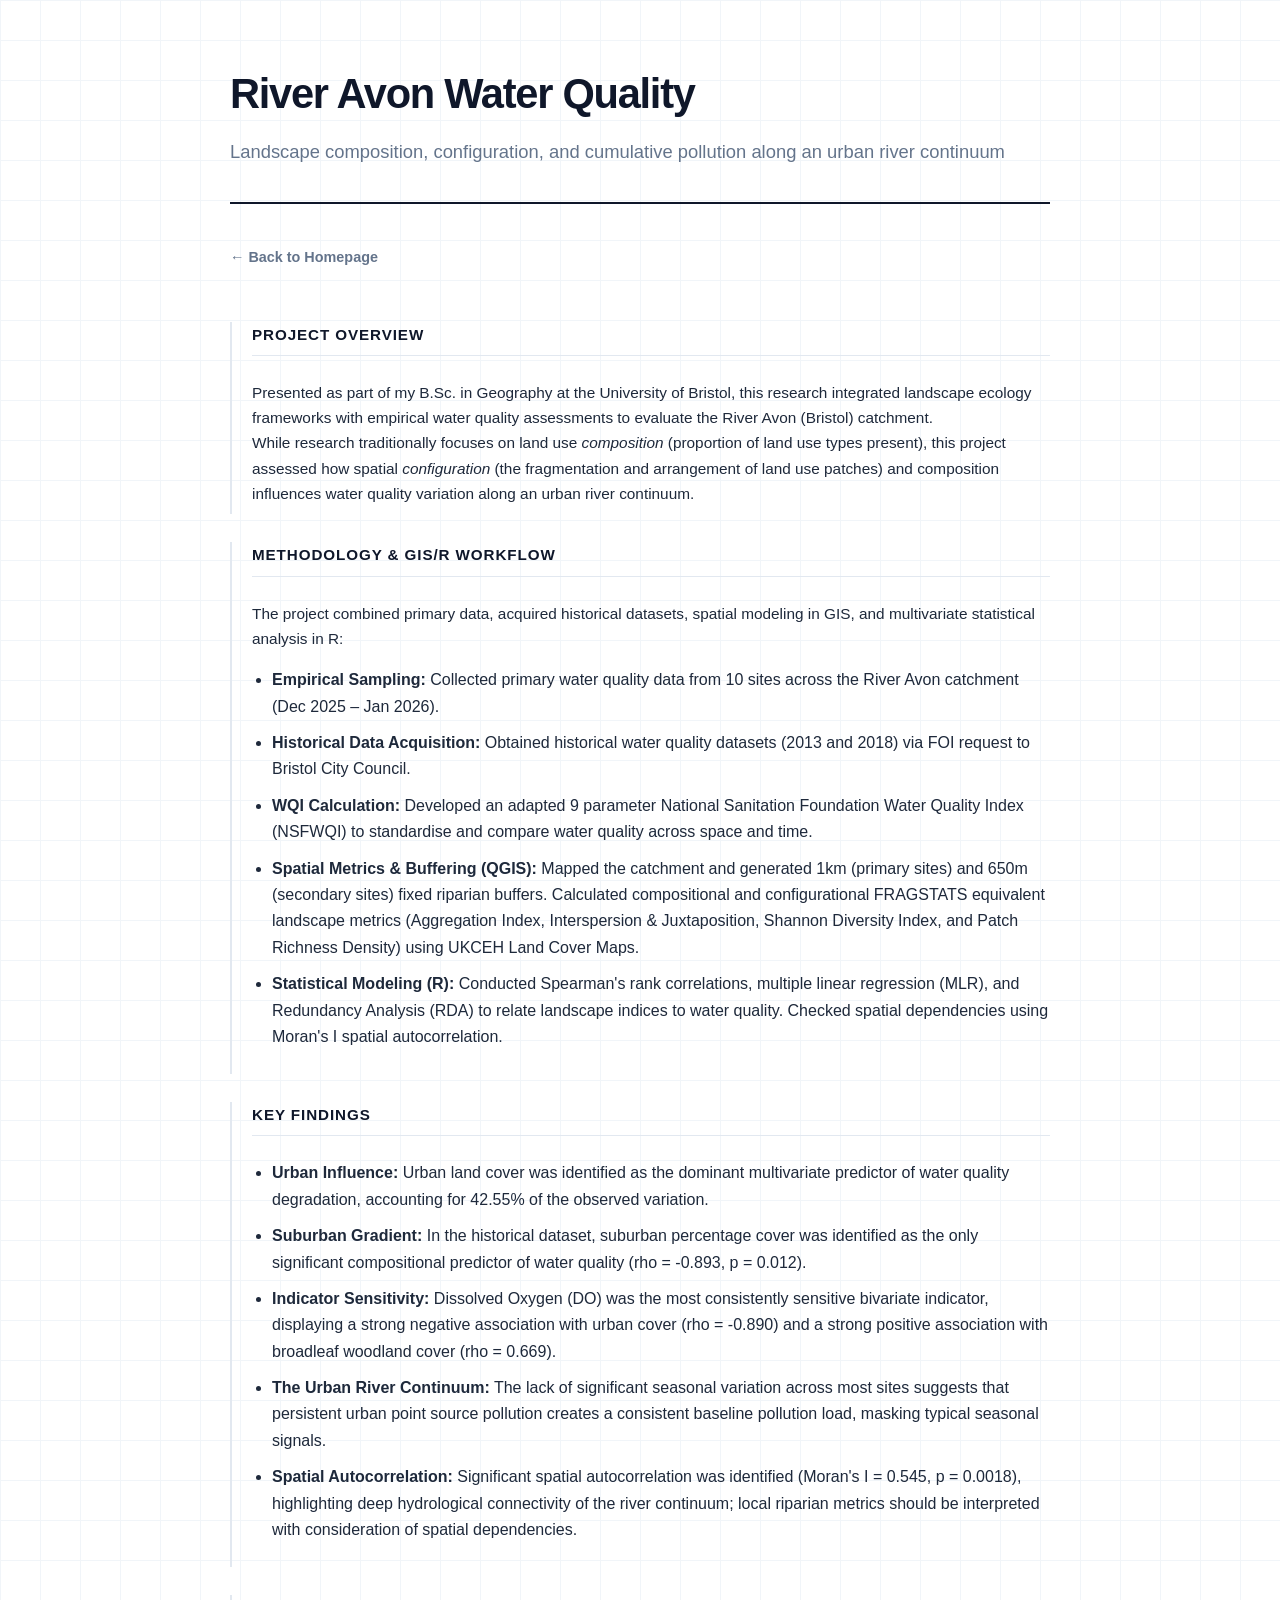
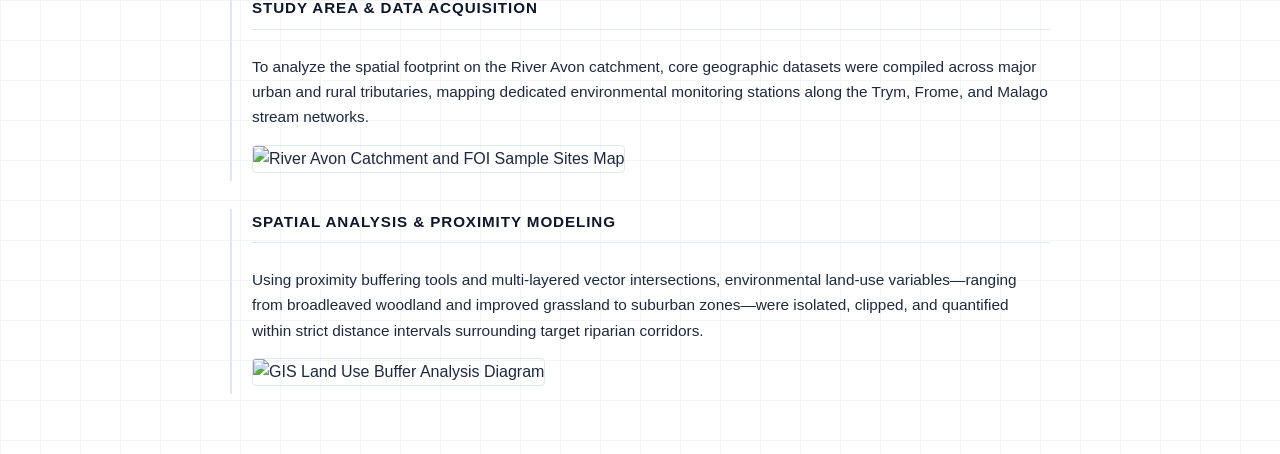
==== avon.html @ b1ed768f "Refactor HTML structure and improve content clarity" ====
<!DOCTYPE html>
<html lang="en">
<head>
    <meta charset="UTF-8">
    <meta name="viewport" content="width=device-width, initial-scale=1.0">
    <title>River Avon Water Quality | Kian Light</title>
    <link rel="stylesheet" href="style.css">
</head>
<body>

    <header>
        <h1>River Avon Water Quality</h1>
        <p class="subtitle">Landscape composition, configuration, and cumulative pollution along an urban river continuum</p>
    </header>

    <main>
        <p><a href="index.html">← Back to Homepage</a></p>

        <section class="project-card">
            <h2>Project Overview</h2>
            <p>
                Presented as part of my B.Sc. in Geography at the University of Bristol, this research integrated landscape ecology frameworks with empirical water quality assessments to evaluate the River Avon (Bristol) catchment. 
            </p>
            <p>
                While research traditionally focuses on land use <em>composition</em> (proportion of land use types present), this project assessed how spatial <em>configuration</em> (the fragmentation and arrangement of land use patches) and composition influences water quality variation along an urban river continuum.
            </p>
        </section>

        <section class="project-card">
            <h2>Methodology & GIS/R Workflow</h2>
            <p>
                The project combined primary data, acquired historical datasets, spatial modeling in GIS, and multivariate statistical analysis in R:
            </p>
            <ul>
                <li><strong>Empirical Sampling:</strong> Collected primary water quality data from 10 sites across the River Avon catchment (Dec 2025 – Jan 2026).</li>
                <li><strong>Historical Data Acquisition:</strong> Obtained historical water quality datasets (2013 and 2018) via FOI request to Bristol City Council.</li>
                <li><strong>WQI Calculation:</strong> Developed an adapted 9 parameter National Sanitation Foundation Water Quality Index (NSFWQI) to standardise and compare water quality across space and time.</li>
                <li><strong>Spatial Metrics & Buffering (QGIS):</strong> Mapped the catchment and generated 1km (primary sites) and 650m (secondary sites) fixed riparian buffers. Calculated compositional and configurational FRAGSTATS equivalent landscape metrics (Aggregation Index, Interspersion & Juxtaposition, Shannon Diversity Index, and Patch Richness Density) using UKCEH Land Cover Maps.</li>
                <li><strong>Statistical Modeling (R):</strong> Conducted Spearman's rank correlations, multiple linear regression (MLR), and Redundancy Analysis (RDA) to relate landscape indices to water quality. Checked spatial dependencies using Moran's I spatial autocorrelation.</li>
            </ul>
        </section>

        <section class="project-card">
            <h2>Key Findings</h2>
            <ul>
                <li><strong>Urban Influence:</strong> Urban land cover was identified as the dominant multivariate predictor of water quality degradation, accounting for 42.55% of the observed variation.</li>
                <li><strong>Suburban Gradient:</strong> In the historical dataset, suburban percentage cover was identified as the only significant compositional predictor of water quality (rho = -0.893, p = 0.012).</li>
                <li><strong>Indicator Sensitivity:</strong> Dissolved Oxygen (DO) was the most consistently sensitive bivariate indicator, displaying a strong negative association with urban cover (rho = -0.890) and a strong positive association with broadleaf woodland cover (rho = 0.669).</li>
                <li><strong>The Urban River Continuum:</strong> The lack of significant seasonal variation across most sites suggests that persistent urban point source pollution creates a consistent baseline pollution load, masking typical seasonal signals.</li>
                <li><strong>Spatial Autocorrelation:</strong> Significant spatial autocorrelation was identified (Moran's I = 0.545, p = 0.0018), highlighting deep hydrological connectivity of the river continuum; local riparian metrics should be interpreted with consideration of spatial dependencies.</li>
            </ul>
        </section>

        <section class="project-card">
            <h2>Study Area & Data Acquisition</h2>
            <p>To analyze the spatial footprint on the River Avon catchment, core geographic datasets were compiled across major urban and rural tributaries, mapping dedicated environmental monitoring stations along the Trym, Frome, and Malago stream networks.</p>
            
            <img src="images/FOISAMPLESITES.jpg" alt="River Avon Catchment and FOI Sample Sites Map" style="width: 100%; max-width: 750px; height: auto; margin-top: 15px; border-radius: 4px; border: 1px solid var(--border);">
        </section>

        <section class="project-card">
            <h2>Spatial Analysis & Proximity Modeling</h2>
            <p>Using proximity buffering tools and multi-layered vector intersections, environmental land-use variables—ranging from broadleaved woodland and improved grassland to suburban zones—were isolated, clipped, and quantified within strict distance intervals surrounding target riparian corridors.</p>
            
            <img src="images/bufferexample.jpg" alt="GIS Land Use Buffer Analysis Diagram" style="width: 100%; max-width: 750px; height: auto; margin-top: 15px; border-radius: 4px; border: 1px solid var(--border);">
        </section>

    </main>

</body>
</html>
---- style.css ----
/* --- Colours & Design Tokens --- */
:root {
    --primary: #0f172a;       /* Deep ink/slate */
    --accent: #0284c7;        /* Focused technical blue */
    --bg: #ffffff;            /* Clean white canvas */
    --surface: #f8fafc;       /* Subtle structure fill */
    --text-main: #1e293b;     /* Dark slate for body */
    --text-muted: #64748b;    /* Clean gray for secondary text */
    --border: #e2e8f0;        /* Fine-line structure border */
}

/* --- Base & Engineering Grid (Idea 1) --- */
body {
    font-family: -apple-system, BlinkMacSystemFont, "Segoe UI", Roboto, Helvetica, Arial, sans-serif;
    line-height: 1.65;
    color: var(--text-main);
    
    /* Technical 40px grid pattern overlay */
    background-color: var(--bg);
    background-image: 
        linear-gradient(to right, #f1f5f9 1px, transparent 1px),
        linear-gradient(to bottom, #f1f5f9 1px, transparent 1px);
    background-size: 40px 40px;
    
    max-width: 820px; 
    margin: 0 auto;
    padding: 60px 24px;
    -webkit-font-smoothing: antialiased;
}

/* --- Header --- */
header {
    background: transparent; 
    color: var(--primary);
    padding: 0 0 35px 0;
    text-align: left; 
    border-bottom: 2px solid var(--primary);
    margin-bottom: 40px;
}

header h1 {
    margin: 0;
    font-size: 2.6rem;
    font-weight: 800;
    letter-spacing: -0.03em;
}

header .subtitle {
    margin: 8px 0 0 0;
    font-size: 1.15rem;
    font-weight: 500;
    color: var(--text-muted);
}

/* Metadata formatting (Monospace data style) */
header p[style*="margin"] {
    font-family: ui-monospace, SFMono-Regular, Menlo, Monaco, Consolas, monospace !important;
    font-size: 0.85rem !important;
    color: var(--text-muted);
}

/* --- Header Links --- */
header a {
    color: var(--accent) !important; 
    text-decoration: underline;
    transition: color 0.15s ease;
}

header a:hover {
    color: var(--primary) !important;
}

/* --- Interactive Download Button --- */
.download-btn {
    display: inline-block;
    background-color: var(--primary);
    color: white !important; 
    padding: 10px 20px;
    margin-top: 16px;
    border-radius: 4px; 
    text-decoration: none !important;
    font-weight: 600;
    font-size: 0.9rem;
    transition: background-color 0.2s ease;
}

.download-btn:hover {
    background-color: var(--accent);
}

/* --- Live DevLog Map Legend Container (Idea 2) --- */
.devlog-banner, section[style*="background: #fff0f2"] {
    /* Clears inline overrides from old code */
    background: #fffbfa !important;
    border: 1px solid #fecdd3 !important;
    border-left: 4px solid #e11d48 !important; 
    padding: 24px !important;
    border-radius: 4px !important;
    margin-bottom: 40px !important;
}

/* --- Global Section Containers --- */
section, main section {
    background: transparent;
    padding: 0;
    border-radius: 0;
    margin-bottom: 48px;
    border: none;
}

h2 {
    color: var(--primary);
    font-size: 0.95rem;
    font-weight: 700;
    margin-top: 0;
    margin-bottom: 24px;
    text-transform: uppercase; 
    letter-spacing: 0.06em;
    border-bottom: 1px solid var(--border);
    padding-bottom: 8px;
}

/* --- Technical Skills Badges (Monospace Style) --- */
.skills-grid {
    display: flex;
    flex-wrap: wrap;
    gap: 8px;
    list-style: none;
    padding: 0;
    margin: 0;
}

.skills-grid li {
    background: var(--surface);
    color: var(--primary);
    font-family: ui-monospace, SFMono-Regular, Menlo, Monaco, Consolas, monospace;
    font-size: 0.82rem;
    padding: 6px 14px;
    border-radius: 4px;
    font-weight: 500;
    border: 1px solid var(--border);
    transition: all 0.15s ease;
}

.skills-grid li:hover {
    background-color: #ffffff;
    border-color: var(--accent);
    color: var(--accent);
}

/* --- Technical Border Accent Cards (Idea 4) --- */
.project-card {
    background: transparent;
    border-left: 2px solid var(--border); /* Simple structural vertical tracking line */
    padding: 0 0 8px 20px;
    margin: 28px 0 0 0;
    transition: border-left-color 0.2s ease;
}

.project-card:hover {
    border-left-color: var(--accent); /* Edge turns blue natively on hover */
}

.project-card h3 {
    margin: 0 0 6px 0;
    font-size: 1.2rem;
    font-weight: 600;
    letter-spacing: -0.01em;
}

.project-card h3 a {
    color: var(--primary);
    text-decoration: none;
}

.project-card h3 a:hover {
    color: var(--accent);
}

.project-card p {
    margin: 0;
    color: var(--text-main);
    font-size: 0.96rem;
}

/* --- Sub-page Timeline / Markdown Content Adjustments --- */
.timeline-item .timestamp {
    font-family: ui-monospace, SFMono-Regular, Menlo, Monaco, Consolas, monospace;
    font-size: 0.8rem;
}

ul:not(.skills-grid) {
    padding-left: 20px;
}

ul:not(.skills-grid) li {
    margin-bottom: 10px;
}

main a[href="index.html"] {
    display: inline-block;
    color: var(--text-muted);
    text-decoration: none;
    font-weight: 600;
    margin-bottom: 24px;
    font-size: 0.9rem;
}

main a[href="index.html"]:hover {
    color: var(--primary);
    text-decoration: underline;
}
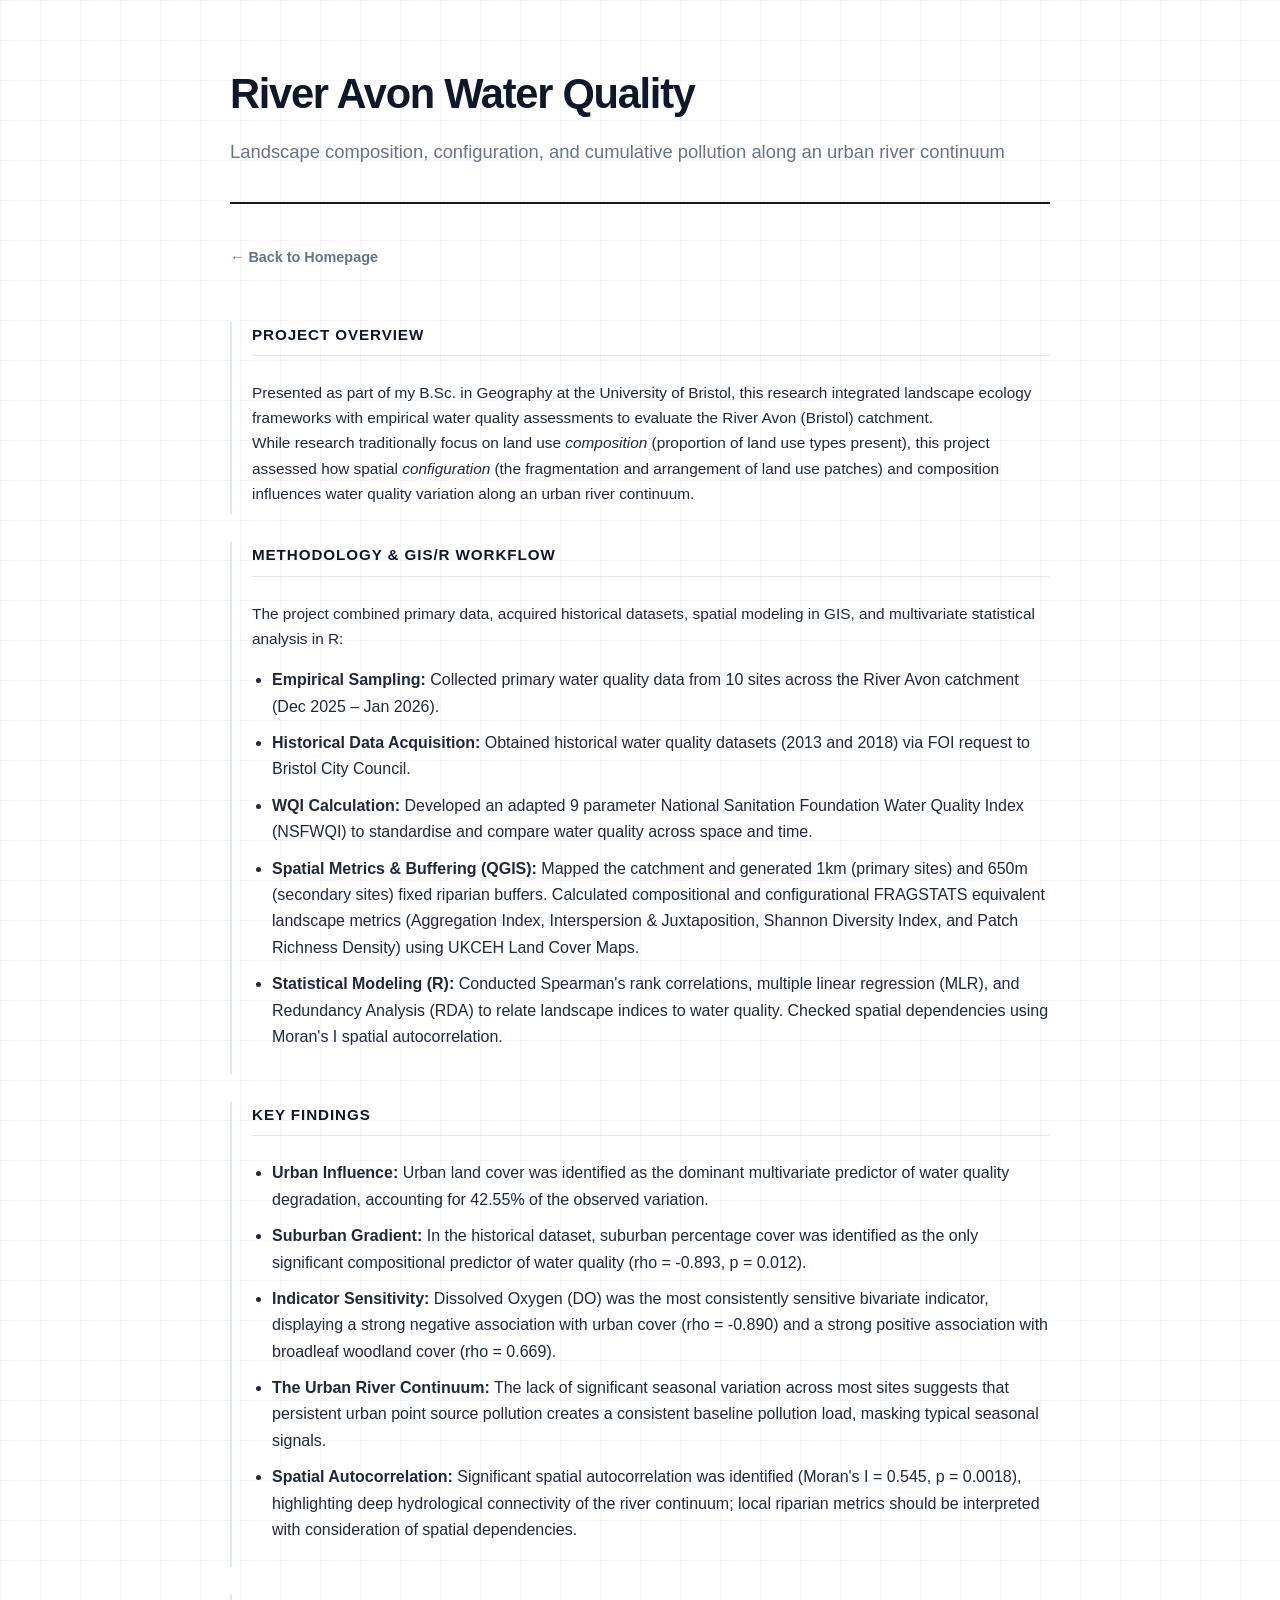
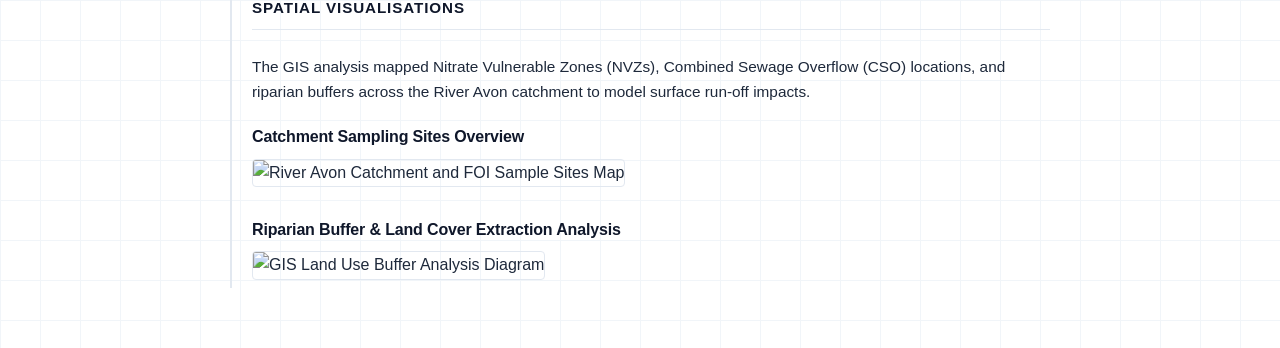
==== commit b71fad5a: "Remove leading './' from image source paths" ====
--- a/avon.html
+++ b/avon.html
@@ -22,7 +22,7 @@
                 Presented as part of my B.Sc. in Geography at the University of Bristol, this research integrated landscape ecology frameworks with empirical water quality assessments to evaluate the River Avon (Bristol) catchment. 
             </p>
             <p>
-                While research traditionally focuses on land use <em>composition</em> (proportion of land use types present), this project assessed how spatial <em>configuration</em> (the fragmentation and arrangement of land use patches) and composition influences water quality variation along an urban river continuum.
+                While research traditionally focus on land use <em>composition</em> (proportion of land use types present), this project assessed how spatial <em>configuration</em> (the fragmentation and arrangement of land use patches) and composition influences water quality variation along an urban river continuum.
             </p>
         </section>
 
@@ -52,17 +52,20 @@
         </section>
 
         <section class="project-card">
-            <h2>Study Area & Data Acquisition</h2>
-            <p>To analyze the spatial footprint on the River Avon catchment, core geographic datasets were compiled across major urban and rural tributaries, mapping dedicated environmental monitoring stations along the Trym, Frome, and Malago stream networks.</p>
+            <h2>Spatial Visualisations</h2>
+            <p>The GIS analysis mapped Nitrate Vulnerable Zones (NVZs), Combined Sewage Overflow (CSO) locations, and riparian buffers across the River Avon catchment to model surface run-off impacts.</p>
             
-            <img src="images/FOISAMPLESITES.jpg" alt="River Avon Catchment and FOI Sample Sites Map" style="width: 100%; max-width: 750px; height: auto; margin-top: 15px; border-radius: 4px; border: 1px solid var(--border);">
-        </section>
+            <div style="margin-top: 20px; display: flex; flex-direction: column; gap: 30px;">
+                <div>
+                    <h3 style="font-size: 1rem; margin-bottom: 8px; color: var(--primary);">Catchment Sampling Sites Overview</h3>
+                    <img src="FOISAMPLESITES.jpg" alt="River Avon Catchment and FOI Sample Sites Map" style="width: 100%; max-width: 750px; height: auto; border-radius: 4px; border: 1px solid var(--border);">
+                </div>
 
-        <section class="project-card">
-            <h2>Spatial Analysis & Proximity Modeling</h2>
-            <p>Using proximity buffering tools and multi-layered vector intersections, environmental land-use variables—ranging from broadleaved woodland and improved grassland to suburban zones—were isolated, clipped, and quantified within strict distance intervals surrounding target riparian corridors.</p>
-            
-            <img src="images/bufferexample.jpg" alt="GIS Land Use Buffer Analysis Diagram" style="width: 100%; max-width: 750px; height: auto; margin-top: 15px; border-radius: 4px; border: 1px solid var(--border);">
+                <div>
+                    <h3 style="font-size: 1rem; margin-bottom: 8px; color: var(--primary);">Riparian Buffer & Land Cover Extraction Analysis</h3>
+                    <img src="bufferexample.jpg" alt="GIS Land Use Buffer Analysis Diagram" style="width: 100%; max-width: 750px; height: auto; border-radius: 4px; border: 1px solid var(--border);">
+                </div>
+            </div>
         </section>
 
     </main>
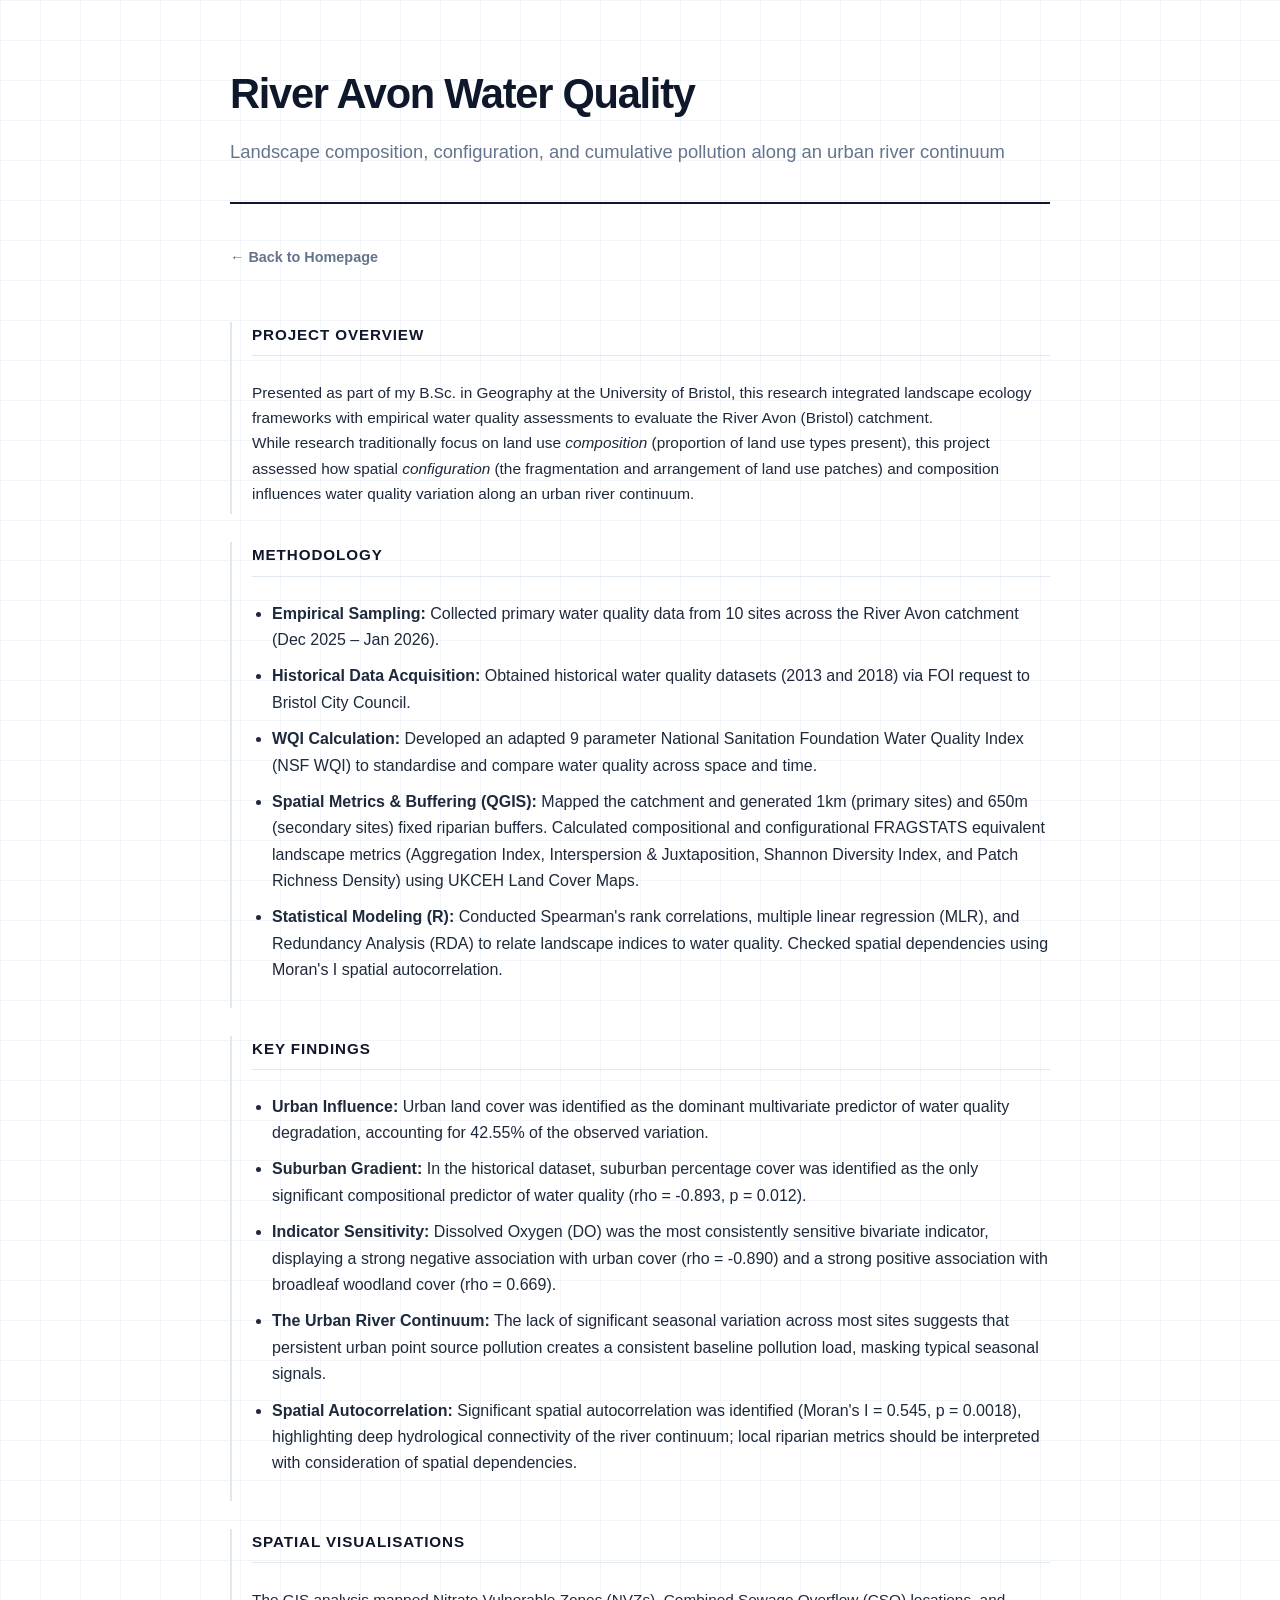
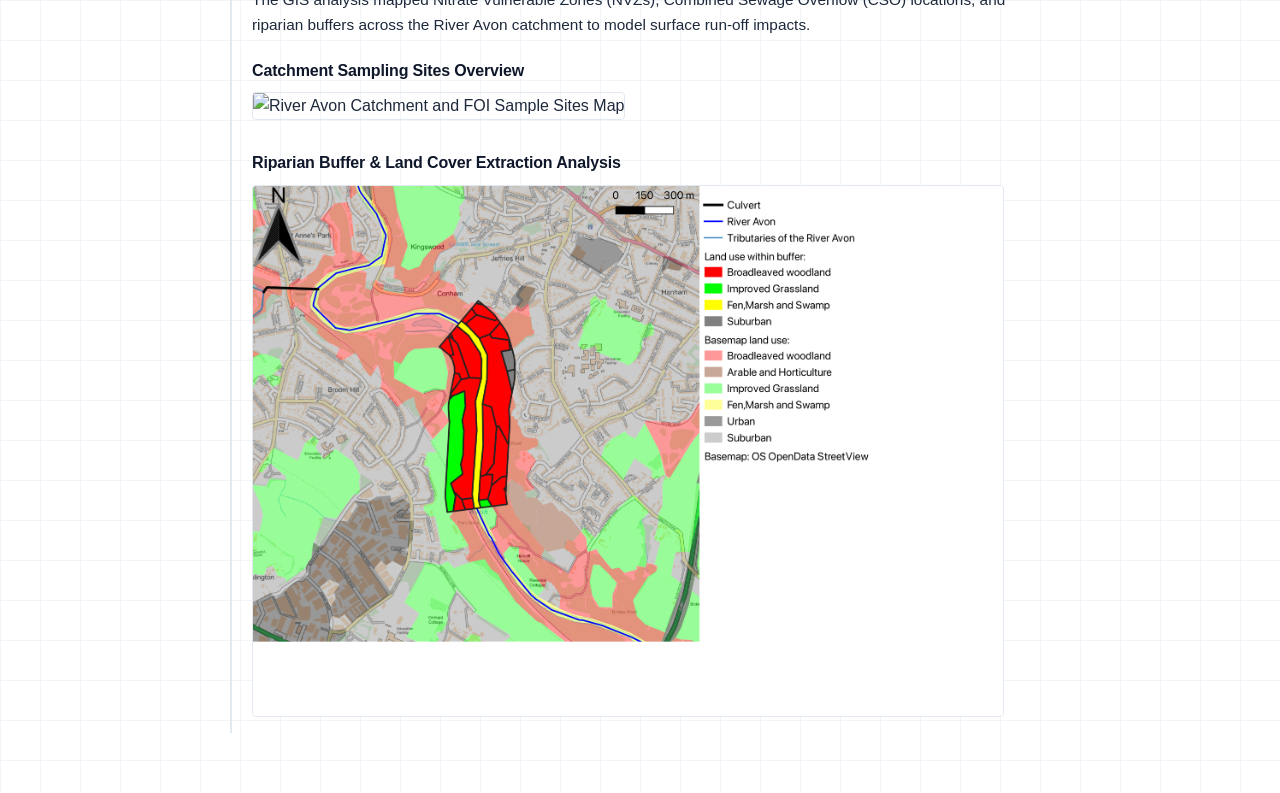
==== commit 2fbdae6a: "Update avon.html" ====
--- a/avon.html
+++ b/avon.html
@@ -27,14 +27,12 @@
         </section>
 
         <section class="project-card">
-            <h2>Methodology & GIS/R Workflow</h2>
-            <p>
-                The project combined primary data, acquired historical datasets, spatial modeling in GIS, and multivariate statistical analysis in R:
-            </p>
+            <h2>Methodology</h2>
+           
             <ul>
                 <li><strong>Empirical Sampling:</strong> Collected primary water quality data from 10 sites across the River Avon catchment (Dec 2025 – Jan 2026).</li>
                 <li><strong>Historical Data Acquisition:</strong> Obtained historical water quality datasets (2013 and 2018) via FOI request to Bristol City Council.</li>
-                <li><strong>WQI Calculation:</strong> Developed an adapted 9 parameter National Sanitation Foundation Water Quality Index (NSFWQI) to standardise and compare water quality across space and time.</li>
+                <li><strong>WQI Calculation:</strong> Developed an adapted 9 parameter National Sanitation Foundation Water Quality Index (NSF WQI) to standardise and compare water quality across space and time.</li>
                 <li><strong>Spatial Metrics & Buffering (QGIS):</strong> Mapped the catchment and generated 1km (primary sites) and 650m (secondary sites) fixed riparian buffers. Calculated compositional and configurational FRAGSTATS equivalent landscape metrics (Aggregation Index, Interspersion & Juxtaposition, Shannon Diversity Index, and Patch Richness Density) using UKCEH Land Cover Maps.</li>
                 <li><strong>Statistical Modeling (R):</strong> Conducted Spearman's rank correlations, multiple linear regression (MLR), and Redundancy Analysis (RDA) to relate landscape indices to water quality. Checked spatial dependencies using Moran's I spatial autocorrelation.</li>
             </ul>
@@ -58,12 +56,12 @@
             <div style="margin-top: 20px; display: flex; flex-direction: column; gap: 30px;">
                 <div>
                     <h3 style="font-size: 1rem; margin-bottom: 8px; color: var(--primary);">Catchment Sampling Sites Overview</h3>
-                    <img src="FOISAMPLESITES.jpg" alt="River Avon Catchment and FOI Sample Sites Map" style="width: 100%; max-width: 750px; height: auto; border-radius: 4px; border: 1px solid var(--border);">
+                    <img src="FOISAMPLESITES.png" alt="River Avon Catchment and FOI Sample Sites Map" style="width: 100%; max-width: 750px; height: auto; border-radius: 4px; border: 1px solid var(--border);">
                 </div>
 
                 <div>
                     <h3 style="font-size: 1rem; margin-bottom: 8px; color: var(--primary);">Riparian Buffer & Land Cover Extraction Analysis</h3>
-                    <img src="bufferexample.jpg" alt="GIS Land Use Buffer Analysis Diagram" style="width: 100%; max-width: 750px; height: auto; border-radius: 4px; border: 1px solid var(--border);">
+                    <img src="bufferexample.png" alt="GIS Land Use Buffer Analysis Diagram" style="width: 100%; max-width: 750px; height: auto; border-radius: 4px; border: 1px solid var(--border);">
                 </div>
             </div>
         </section>
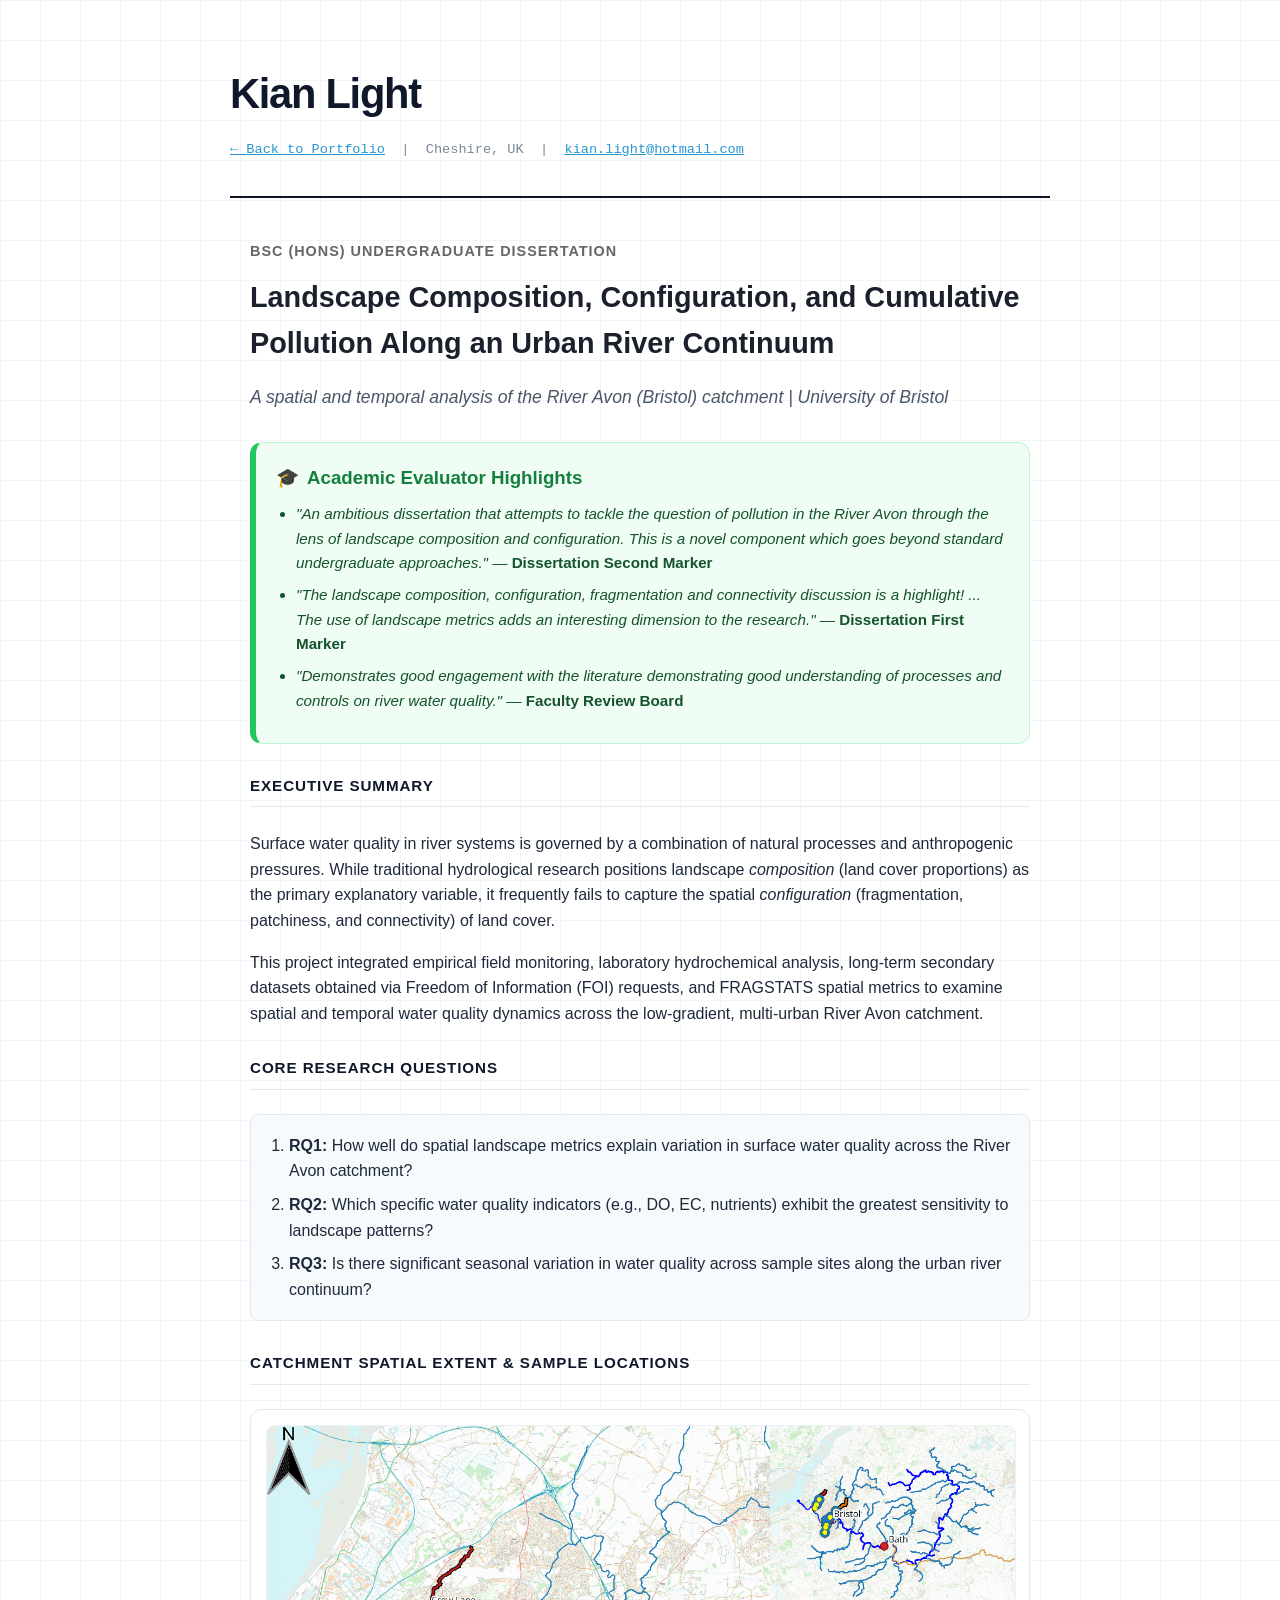
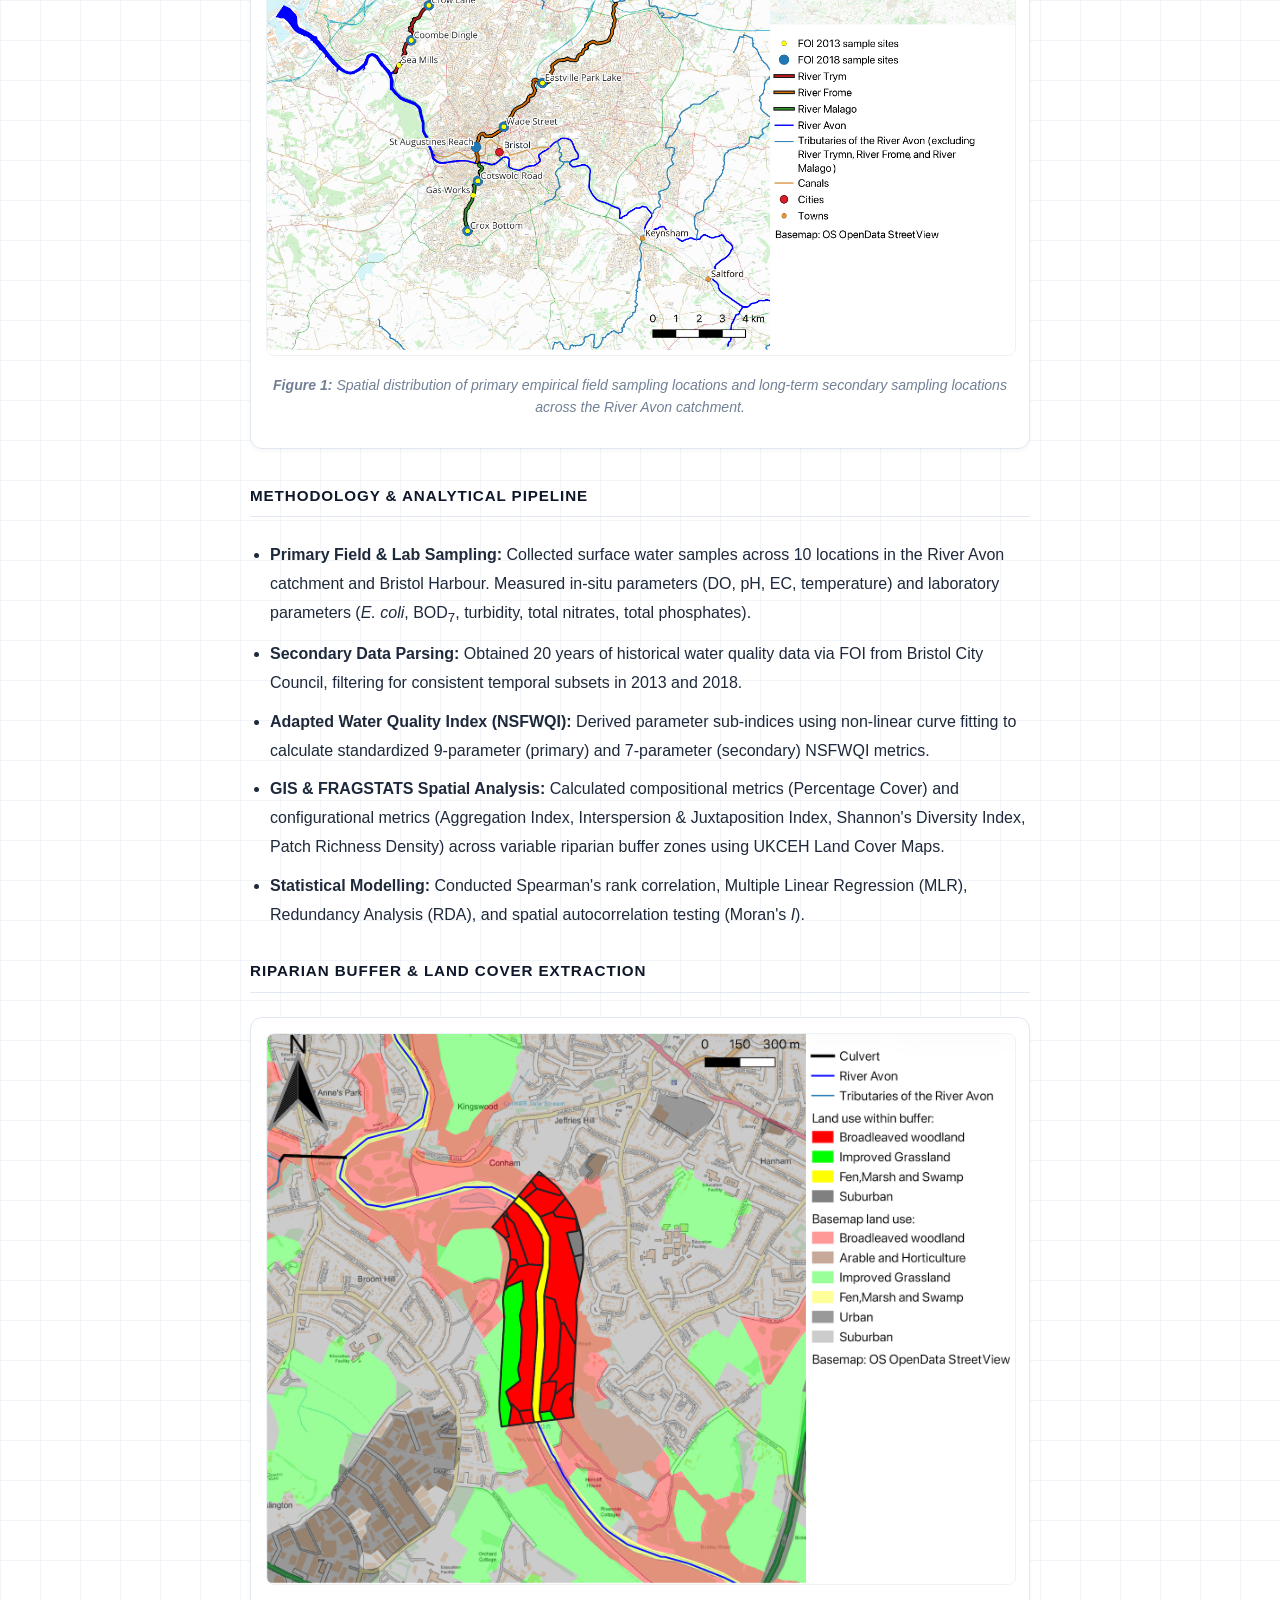
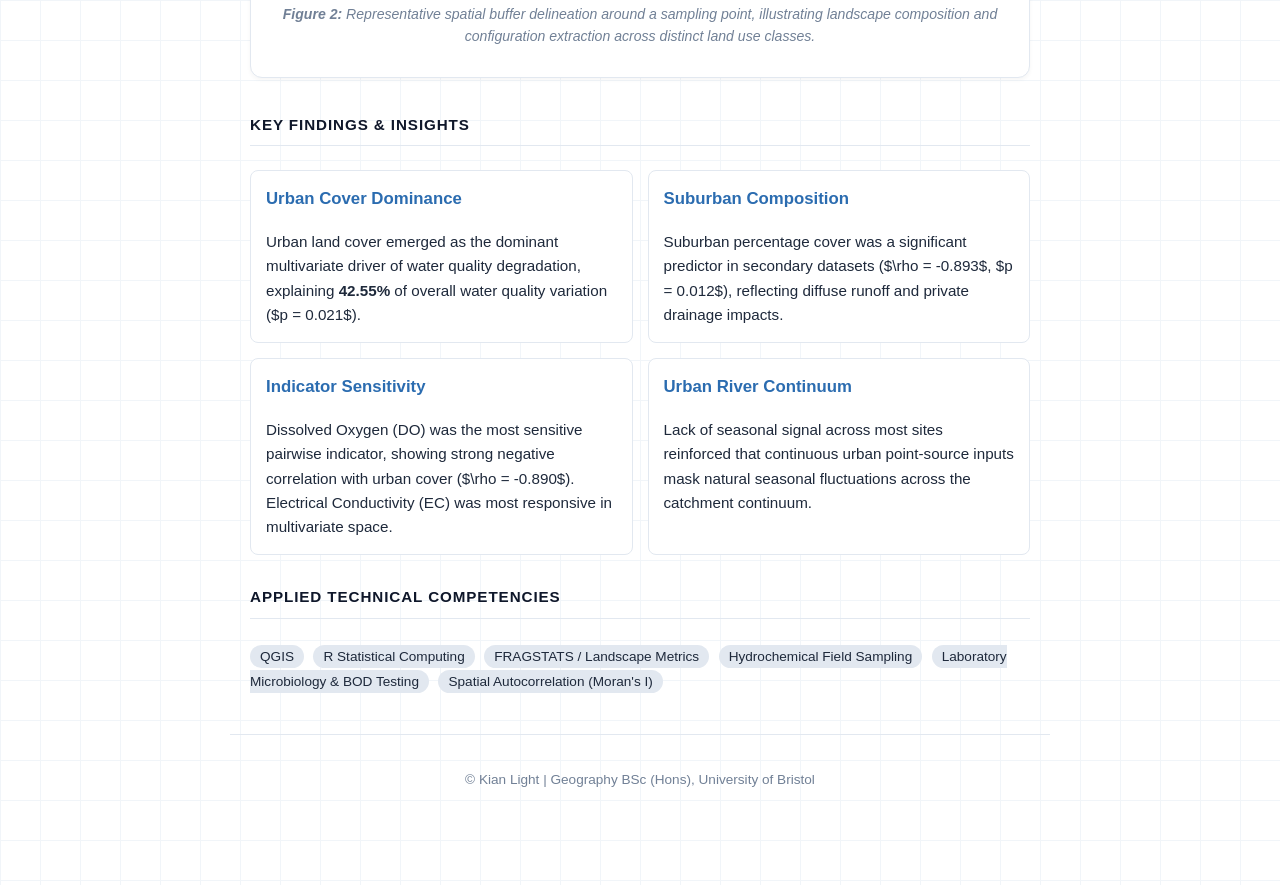
==== commit 554a5668: "Add avon.html for River Avon Water Quality Assessment This file contains the complete HTML structure" ====
--- a/avon.html
+++ b/avon.html
@@ -3,70 +3,138 @@
 <head>
     <meta charset="UTF-8">
     <meta name="viewport" content="width=device-width, initial-scale=1.0">
-    <title>River Avon Water Quality | Kian Light</title>
+    <title>River Avon Water Quality Assessment | Kian Light</title>
     <link rel="stylesheet" href="style.css">
 </head>
 <body>
 
     <header>
-        <h1>River Avon Water Quality</h1>
-        <p class="subtitle">Landscape composition, configuration, and cumulative pollution along an urban river continuum</p>
+        <h1>Kian Light</h1>
+        <p style="margin: 10px 0 0 0; font-size: 0.95rem; opacity: 0.85;">
+            <a href="index.html" style="color: white; text-decoration: underline;">← Back to Portfolio</a> &nbsp;|&nbsp; 
+            Cheshire, UK &nbsp;|&nbsp; 
+            <a href="mailto:kian.light@hotmail.com" style="color: white; text-decoration: underline;">kian.light@hotmail.com</a>
+        </p>
     </header>
 
-    <main>
-        <p><a href="index.html">← Back to Homepage</a></p>
+    <main style="max-width: 900px; margin: 30px auto; padding: 0 20px; line-height: 1.6;">
 
-        <section class="project-card">
-            <h2>Project Overview</h2>
-            <p>
-                Presented as part of my B.Sc. in Geography at the University of Bristol, this research integrated landscape ecology frameworks with empirical water quality assessments to evaluate the River Avon (Bristol) catchment. 
-            </p>
-            <p>
-                While research traditionally focus on land use <em>composition</em> (proportion of land use types present), this project assessed how spatial <em>configuration</em> (the fragmentation and arrangement of land use patches) and composition influences water quality variation along an urban river continuum.
+        <section id="project-header" style="margin-bottom: 30px;">
+            <span style="font-size: 0.9rem; text-transform: uppercase; letter-spacing: 1px; color: #666; font-weight: bold;">BSc (Hons) Undergraduate Dissertation</span>
+            <h1 style="margin: 10px 0; font-size: 1.8rem; color: #1a202c;">Landscape Composition, Configuration, and Cumulative Pollution Along an Urban River Continuum</h1>
+            <p style="font-size: 1.1rem; color: #4a5568; font-style: italic;">
+                A spatial and temporal analysis of the River Avon (Bristol) catchment | University of Bristol
             </p>
         </section>
 
-        <section class="project-card">
-            <h2>Methodology</h2>
-           
-            <ul>
-                <li><strong>Empirical Sampling:</strong> Collected primary water quality data from 10 sites across the River Avon catchment (Dec 2025 – Jan 2026).</li>
-                <li><strong>Historical Data Acquisition:</strong> Obtained historical water quality datasets (2013 and 2018) via FOI request to Bristol City Council.</li>
-                <li><strong>WQI Calculation:</strong> Developed an adapted 9 parameter National Sanitation Foundation Water Quality Index (NSF WQI) to standardise and compare water quality across space and time.</li>
-                <li><strong>Spatial Metrics & Buffering (QGIS):</strong> Mapped the catchment and generated 1km (primary sites) and 650m (secondary sites) fixed riparian buffers. Calculated compositional and configurational FRAGSTATS equivalent landscape metrics (Aggregation Index, Interspersion & Juxtaposition, Shannon Diversity Index, and Patch Richness Density) using UKCEH Land Cover Maps.</li>
-                <li><strong>Statistical Modeling (R):</strong> Conducted Spearman's rank correlations, multiple linear regression (MLR), and Redundancy Analysis (RDA) to relate landscape indices to water quality. Checked spatial dependencies using Moran's I spatial autocorrelation.</li>
+        <section style="background: #f0fdf4; border: 1px solid #bbf7d0; border-left: 6px solid #22c55e; padding: 20px; border-radius: 12px; margin-bottom: 30px;">
+            <h3 style="margin: 0 0 10px 0; color: #15803d; display: flex; align-items: center; gap: 8px;">
+                <span>🎓</span> Academic Evaluator Highlights
+            </h3>
+            <ul style="margin: 0; padding-left: 20px; color: #14532d; font-size: 0.95rem;">
+                <li style="margin-bottom: 8px;">
+                    <em>"An ambitious dissertation that attempts to tackle the question of pollution in the River Avon through the lens of landscape composition and configuration. This is a novel component which goes beyond standard undergraduate approaches."</em> — <strong>Dissertation Second Marker</strong>
+                </li>
+                <li style="margin-bottom: 8px;">
+                    <em>"The landscape composition, configuration, fragmentation and connectivity discussion is a highlight! ... The use of landscape metrics adds an interesting dimension to the research."</em> — <strong>Dissertation First Marker</strong>
+                </li>
+                <li>
+                    <em>"Demonstrates good engagement with the literature demonstrating good understanding of processes and controls on river water quality."</em> — <strong>Faculty Review Board</strong>
+                </li>
             </ul>
         </section>
 
-        <section class="project-card">
-            <h2>Key Findings</h2>
-            <ul>
-                <li><strong>Urban Influence:</strong> Urban land cover was identified as the dominant multivariate predictor of water quality degradation, accounting for 42.55% of the observed variation.</li>
-                <li><strong>Suburban Gradient:</strong> In the historical dataset, suburban percentage cover was identified as the only significant compositional predictor of water quality (rho = -0.893, p = 0.012).</li>
-                <li><strong>Indicator Sensitivity:</strong> Dissolved Oxygen (DO) was the most consistently sensitive bivariate indicator, displaying a strong negative association with urban cover (rho = -0.890) and a strong positive association with broadleaf woodland cover (rho = 0.669).</li>
-                <li><strong>The Urban River Continuum:</strong> The lack of significant seasonal variation across most sites suggests that persistent urban point source pollution creates a consistent baseline pollution load, masking typical seasonal signals.</li>
-                <li><strong>Spatial Autocorrelation:</strong> Significant spatial autocorrelation was identified (Moran's I = 0.545, p = 0.0018), highlighting deep hydrological connectivity of the river continuum; local riparian metrics should be interpreted with consideration of spatial dependencies.</li>
+        <section style="margin-bottom: 30px;">
+            <h2>Executive Summary</h2>
+            <p>
+                Surface water quality in river systems is governed by a combination of natural processes and anthropogenic pressures. While traditional hydrological research positions landscape <em>composition</em> (land cover proportions) as the primary explanatory variable, it frequently fails to capture the spatial <em>configuration</em> (fragmentation, patchiness, and connectivity) of land cover.
+            </p>
+            <p>
+                This project integrated empirical field monitoring, laboratory hydrochemical analysis, long-term secondary datasets obtained via Freedom of Information (FOI) requests, and FRAGSTATS spatial metrics to examine spatial and temporal water quality dynamics across the low-gradient, multi-urban River Avon catchment.
+            </p>
+        </section>
+
+        <section style="margin-bottom: 30px;">
+            <h2>Core Research Questions</h2>
+            <div style="background: #f7fafc; padding: 18px; border-radius: 8px; border: 1px solid #e2e8f0;">
+                <ol style="margin: 0; padding-left: 20px;">
+                    <li style="margin-bottom: 8px;"><strong>RQ1:</strong> How well do spatial landscape metrics explain variation in surface water quality across the River Avon catchment?</li>
+                    <li style="margin-bottom: 8px;"><strong>RQ2:</strong> Which specific water quality indicators (e.g., DO, EC, nutrients) exhibit the greatest sensitivity to landscape patterns?</li>
+                    <li><strong>RQ3:</strong> Is there significant seasonal variation in water quality across sample sites along the urban river continuum?</li>
+                </ol>
+            </div>
+        </section>
+
+        <section style="margin-bottom: 35px;">
+            <h2>Catchment Spatial Extent & Sample Locations</h2>
+            <div style="background: #fff; border: 1px solid #e2e8f0; border-radius: 12px; padding: 15px; text-align: center; box-shadow: 0 2px 4px rgba(0,0,0,0.04);">
+                <img src="sample_sites_diss.png" alt="Map showing primary and secondary water quality sampling sites across the River Avon catchment" style="max-width: 100%; height: auto; border-radius: 8px; border: 1px solid #edf2f7;">
+                <p style="margin-top: 10px; font-size: 0.88rem; color: #718096; font-style: italic;">
+                    <strong>Figure 1:</strong> Spatial distribution of primary empirical field sampling locations and long-term secondary sampling locations across the River Avon catchment.
+                </p>
+            </div>
+        </section>
+
+        <section style="margin-bottom: 30px;">
+            <h2>Methodology & Analytical Pipeline</h2>
+            <ul style="line-height: 1.8;">
+                <li><strong>Primary Field & Lab Sampling:</strong> Collected surface water samples across 10 locations in the River Avon catchment and Bristol Harbour. Measured in-situ parameters (DO, pH, EC, temperature) and laboratory parameters (<em>E. coli</em>, BOD<sub>7</sub>, turbidity, total nitrates, total phosphates).</li>
+                <li><strong>Secondary Data Parsing:</strong> Obtained 20 years of historical water quality data via FOI from Bristol City Council, filtering for consistent temporal subsets in 2013 and 2018.</li>
+                <li><strong>Adapted Water Quality Index (NSFWQI):</strong> Derived parameter sub-indices using non-linear curve fitting to calculate standardized 9-parameter (primary) and 7-parameter (secondary) NSFWQI metrics.</li>
+                <li><strong>GIS & FRAGSTATS Spatial Analysis:</strong> Calculated compositional metrics (Percentage Cover) and configurational metrics (Aggregation Index, Interspersion & Juxtaposition Index, Shannon's Diversity Index, Patch Richness Density) across variable riparian buffer zones using UKCEH Land Cover Maps.</li>
+                <li><strong>Statistical Modelling:</strong> Conducted Spearman's rank correlation, Multiple Linear Regression (MLR), Redundancy Analysis (RDA), and spatial autocorrelation testing (Moran's <em>I</em>).</li>
             </ul>
         </section>
 
-        <section class="project-card">
-            <h2>Spatial Visualisations</h2>
-            <p>The GIS analysis mapped Nitrate Vulnerable Zones (NVZs), Combined Sewage Overflow (CSO) locations, and riparian buffers across the River Avon catchment to model surface run-off impacts.</p>
-            
-            <div style="margin-top: 20px; display: flex; flex-direction: column; gap: 30px;">
-                <div>
-                    <h3 style="font-size: 1rem; margin-bottom: 8px; color: var(--primary);">Catchment Sampling Sites Overview</h3>
-                    <img src="FOISAMPLESITES.png" alt="River Avon Catchment and FOI Sample Sites Map" style="width: 100%; max-width: 750px; height: auto; border-radius: 4px; border: 1px solid var(--border);">
+        <section style="margin-bottom: 35px;">
+            <h2>Riparian Buffer & Land Cover Extraction</h2>
+            <div style="background: #fff; border: 1px solid #e2e8f0; border-radius: 12px; padding: 15px; text-align: center; box-shadow: 0 2px 4px rgba(0,0,0,0.04);">
+                <img src="buffer_example.png" alt="Example of spatial buffer zone and surrounding land use metrics extraction" style="max-width: 100%; height: auto; border-radius: 8px; border: 1px solid #edf2f7;">
+                <p style="margin-top: 10px; font-size: 0.88rem; color: #718096; font-style: italic;">
+                    <strong>Figure 2:</strong> Representative spatial buffer delineation around a sampling point, illustrating landscape composition and configuration extraction across distinct land use classes.
+                </p>
+            </div>
+        </section>
+
+        <section style="margin-bottom: 30px;">
+            <h2>Key Findings & Insights</h2>
+            <div style="display: grid; grid-template-columns: repeat(auto-fit, minmax(260px, 1fr)); gap: 15px; margin-top: 15px;">
+                <div style="border: 1px solid #e2e8f0; padding: 15px; border-radius: 8px; background: #fff;">
+                    <h3 style="margin-top: 0; font-size: 1.05rem; color: #2b6cb0;">Urban Cover Dominance</h3>
+                    <p style="font-size: 0.95rem; margin-bottom: 0;">Urban land cover emerged as the dominant multivariate driver of water quality degradation, explaining <strong>42.55%</strong> of overall water quality variation ($p = 0.021$).</p>
                 </div>
-
-                <div>
-                    <h3 style="font-size: 1rem; margin-bottom: 8px; color: var(--primary);">Riparian Buffer & Land Cover Extraction Analysis</h3>
-                    <img src="bufferexample.png" alt="GIS Land Use Buffer Analysis Diagram" style="width: 100%; max-width: 750px; height: auto; border-radius: 4px; border: 1px solid var(--border);">
+                <div style="border: 1px solid #e2e8f0; padding: 15px; border-radius: 8px; background: #fff;">
+                    <h3 style="margin-top: 0; font-size: 1.05rem; color: #2b6cb0;">Suburban Composition</h3>
+                    <p style="font-size: 0.95rem; margin-bottom: 0;">Suburban percentage cover was a significant predictor in secondary datasets ($\rho = -0.893$, $p = 0.012$), reflecting diffuse runoff and private drainage impacts.</p>
+                </div>
+                <div style="border: 1px solid #e2e8f0; padding: 15px; border-radius: 8px; background: #fff;">
+                    <h3 style="margin-top: 0; font-size: 1.05rem; color: #2b6cb0;">Indicator Sensitivity</h3>
+                    <p style="font-size: 0.95rem; margin-bottom: 0;">Dissolved Oxygen (DO) was the most sensitive pairwise indicator, showing strong negative correlation with urban cover ($\rho = -0.890$). Electrical Conductivity (EC) was most responsive in multivariate space.</p>
+                </div>
+                <div style="border: 1px solid #e2e8f0; padding: 15px; border-radius: 8px; background: #fff;">
+                    <h3 style="margin-top: 0; font-size: 1.05rem; color: #2b6cb0;">Urban River Continuum</h3>
+                    <p style="font-size: 0.95rem; margin-bottom: 0;">Lack of seasonal signal across most sites reinforced that continuous urban point-source inputs mask natural seasonal fluctuations across the catchment continuum.</p>
                 </div>
             </div>
         </section>
 
+        <section style="margin-bottom: 40px;">
+            <h2>Applied Technical Competencies</h2>
+            <p>
+                <span style="background: #e2e8f0; padding: 4px 10px; border-radius: 15px; font-size: 0.85rem; font-weight: 500; margin-right: 5px;">QGIS</span>
+                <span style="background: #e2e8f0; padding: 4px 10px; border-radius: 15px; font-size: 0.85rem; font-weight: 500; margin-right: 5px;">R Statistical Computing</span>
+                <span style="background: #e2e8f0; padding: 4px 10px; border-radius: 15px; font-size: 0.85rem; font-weight: 500; margin-right: 5px;">FRAGSTATS / Landscape Metrics</span>
+                <span style="background: #e2e8f0; padding: 4px 10px; border-radius: 15px; font-size: 0.85rem; font-weight: 500; margin-right: 5px;">Hydrochemical Field Sampling</span>
+                <span style="background: #e2e8f0; padding: 4px 10px; border-radius: 15px; font-size: 0.85rem; font-weight: 500; margin-right: 5px;">Laboratory Microbiology & BOD Testing</span>
+                <span style="background: #e2e8f0; padding: 4px 10px; border-radius: 15px; font-size: 0.85rem; font-weight: 500; margin-right: 5px;">Spatial Autocorrelation (Moran's I)</span>
+            </p>
+        </section>
+
     </main>
+
+    <footer style="text-align: center; padding: 20px; font-size: 0.85rem; color: #718096; border-top: 1px solid #e2e8f0;">
+        <p>&copy; Kian Light | Geography BSc (Hons), University of Bristol</p>
+    </footer>
 
 </body>
 </html>
--- a/style.css
+++ b/style.css
@@ -7,6 +7,11 @@
     --text-main: #1e293b;     /* Dark slate for body */
     --text-muted: #64748b;    /* Clean gray for secondary text */
     --border: #e2e8f0;        /* Fine-line structure border */
+    
+    /* Dedicated State Management Tokens */
+    --state-progress: #e11d48; /* Crisp Red for In Progress */
+    --state-review: #f59e0b;   /* Technical Amber for Under Review */
+    --state-complete: #10b981; /* Engineering Green for Completed */
 }
 
 /* --- Base & Engineering Grid (Idea 1) --- */
@@ -90,10 +95,9 @@
 
 /* --- Live DevLog Map Legend Container (Idea 2) --- */
 .devlog-banner, section[style*="background: #fff0f2"] {
-    /* Clears inline overrides from old code */
     background: #fffbfa !important;
     border: 1px solid #fecdd3 !important;
-    border-left: 4px solid #e11d48 !important; 
+    border-left: 4px solid var(--state-progress) !important; 
     padding: 24px !important;
     border-radius: 4px !important;
     margin-bottom: 40px !important;
@@ -151,14 +155,14 @@
 /* --- Technical Border Accent Cards (Idea 4) --- */
 .project-card {
     background: transparent;
-    border-left: 2px solid var(--border); /* Simple structural vertical tracking line */
+    border-left: 2px solid var(--border);
     padding: 0 0 8px 20px;
     margin: 28px 0 0 0;
     transition: border-left-color 0.2s ease;
 }
 
 .project-card:hover {
-    border-left-color: var(--accent); /* Edge turns blue natively on hover */
+    border-left-color: var(--accent);
 }
 
 .project-card h3 {
@@ -210,3 +214,85 @@
     color: var(--primary);
     text-decoration: underline;
 }
+
+/* --- Re-engineered Timeline & Progress Tracker --- */
+.timeline-container {
+    position: relative;
+    padding-left: 32px;
+    margin-top: 24px;
+}
+
+.timeline-container::before {
+    content: '';
+    position: absolute;
+    left: 7px;
+    top: 8px;
+    bottom: 8px;
+    width: 2px;
+    background-color: var(--border);
+    z-index: 1;
+}
+
+.timeline-item {
+    position: relative;
+    display: flex;
+    align-items: flex-start;
+    margin-bottom: 20px;
+}
+
+.timeline-item:last-child {
+    margin-bottom: 0;
+}
+
+.timeline-badge {
+    position: absolute;
+    left: -32px;
+    top: 4px;   
+    width: 16px;
+    height: 16px;
+    border-radius: 50%;
+    background-color: #ffffff;
+    border: 2px solid var(--text-muted);
+    z-index: 2;
+    box-sizing: border-box;
+    transition: all 0.2s ease;
+}
+
+/* --- Re-Engineered Workflow State Styles --- */
+
+/* 🔴 Stage 1: In Progress */
+.timeline-badge.in-progress {
+    background-color: #ffffff;
+    border-color: var(--state-progress);
+    box-shadow: 0 0 0 3px rgba(225, 29, 72, 0.15);
+}
+
+/* 🟡 Stage 2: Under Review */
+.timeline-badge.under-review {
+    background-color: #ffffff;
+    border-color: var(--state-review);
+    box-shadow: 0 0 0 3px rgba(245, 158, 11, 0.15);
+}
+
+/* 🟢 Stage 3: Completed */
+.timeline-badge.completed {
+    background-color: var(--state-complete);
+    border-color: var(--state-complete);
+}
+
+/* Content block alignment */
+.timeline-content {
+    padding-left: 8px;
+}
+
+.timeline-content h4 {
+    margin: 0 0 4px 0;
+    font-size: 0.95rem;
+    font-weight: 600;
+}
+
+.timeline-content p {
+    margin: 0;
+    font-size: 0.88rem;
+    color: var(--text-muted);
+}
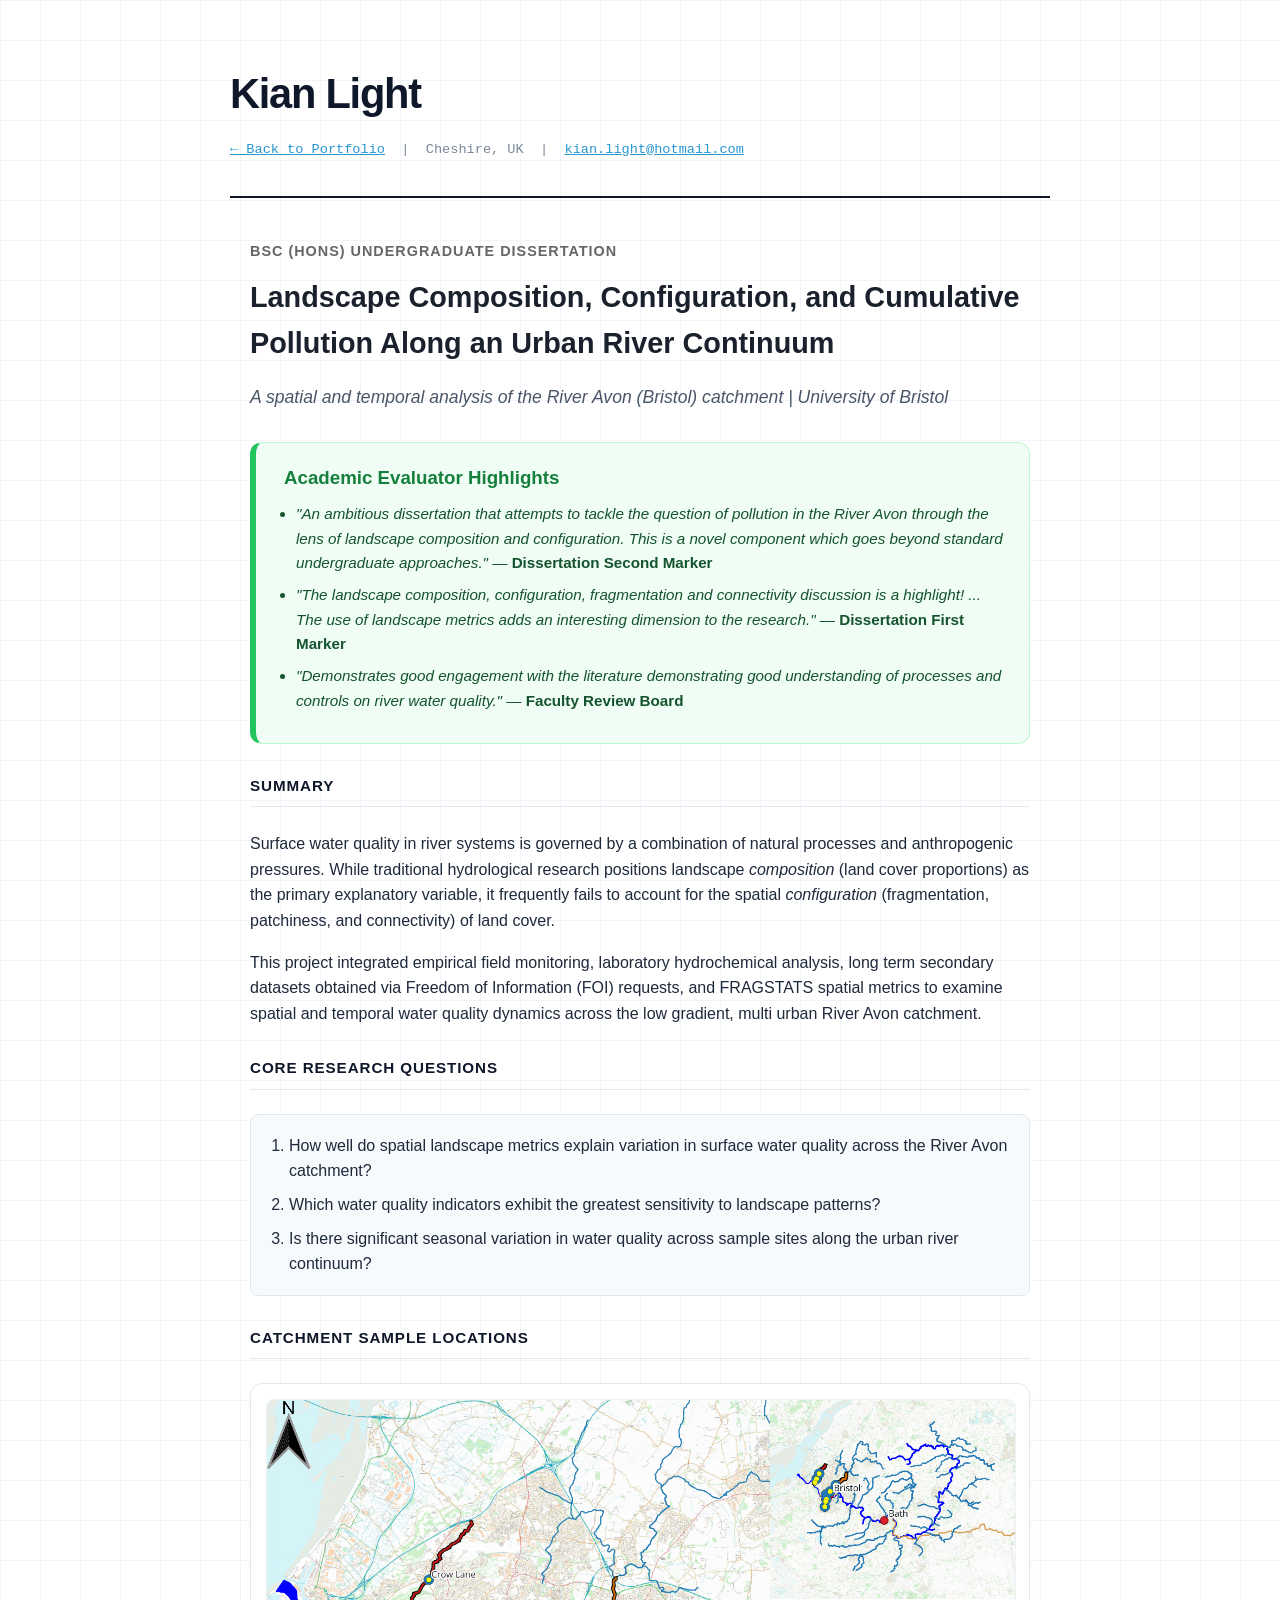
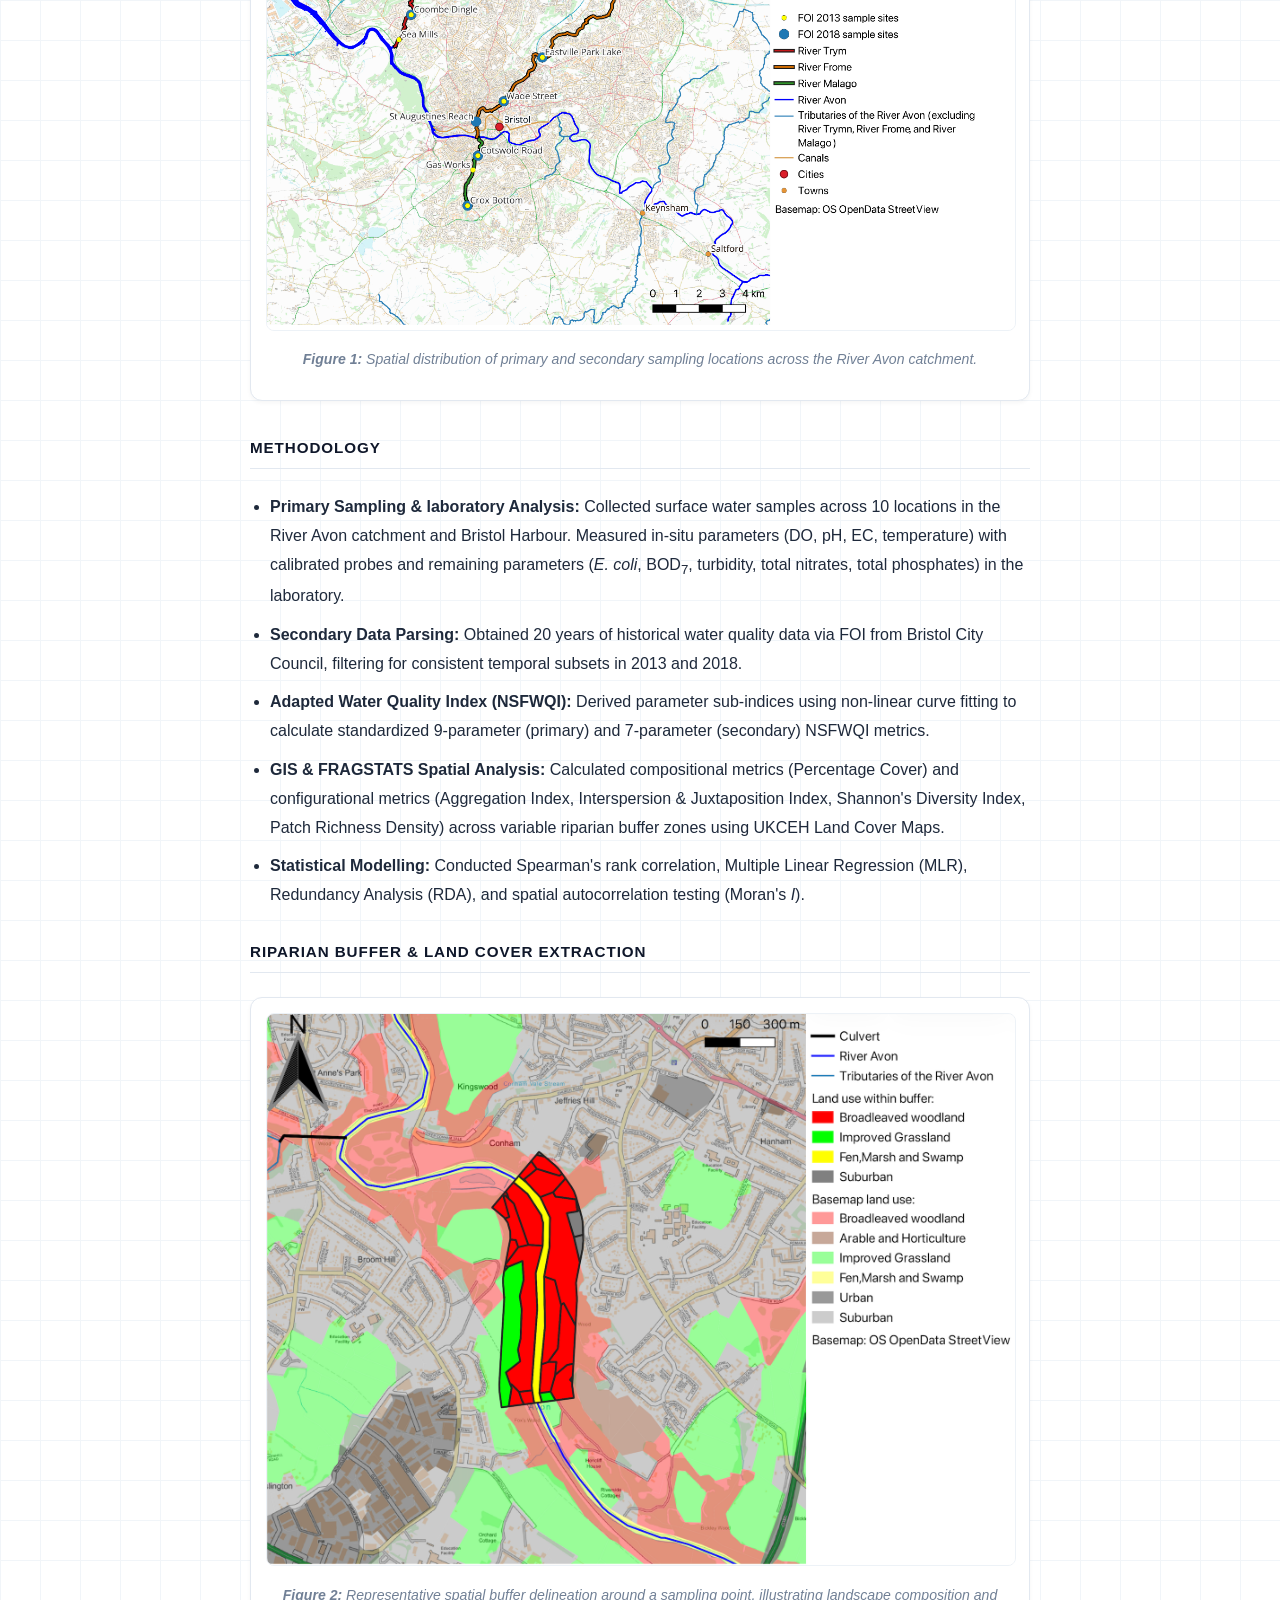
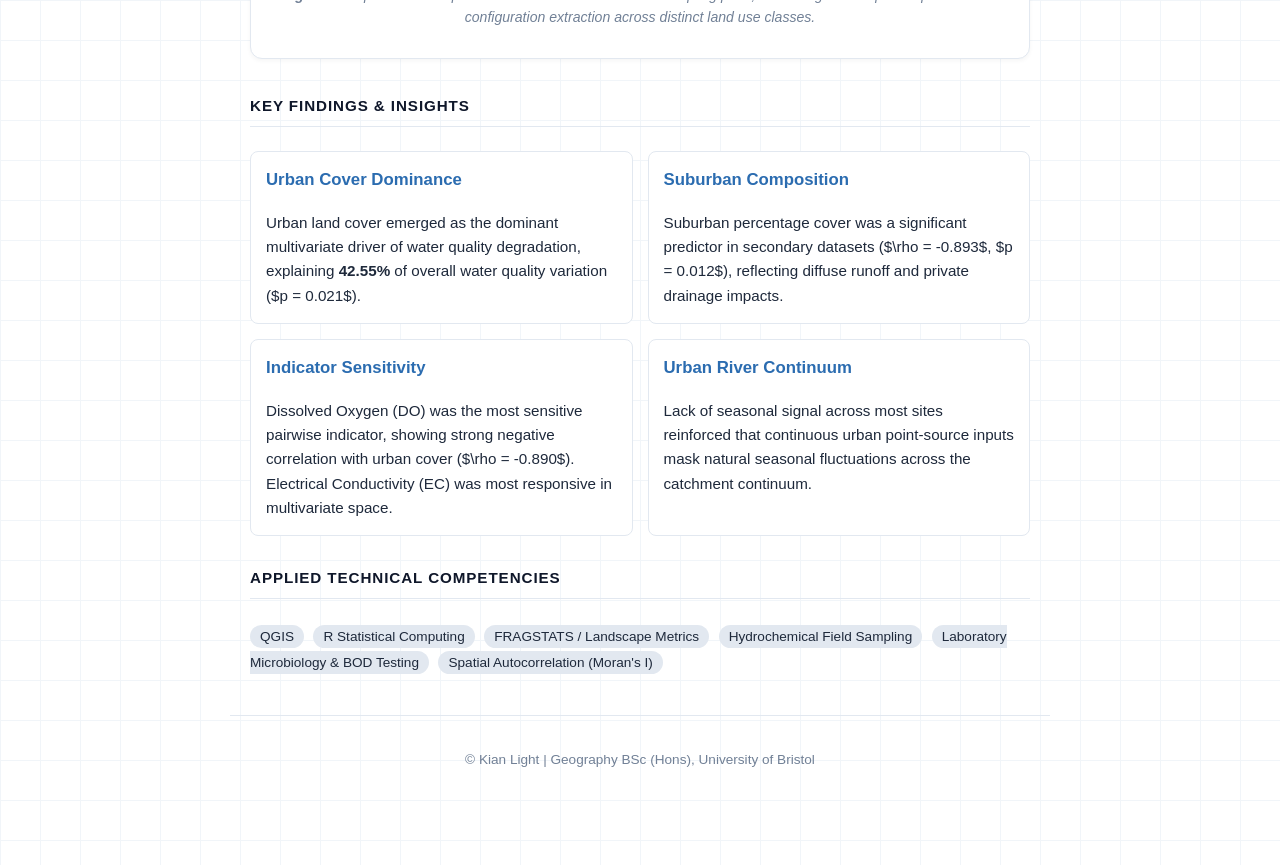
==== commit 68ca251c: "Update avon.html" ====
--- a/avon.html
+++ b/avon.html
@@ -29,7 +29,7 @@
 
         <section style="background: #f0fdf4; border: 1px solid #bbf7d0; border-left: 6px solid #22c55e; padding: 20px; border-radius: 12px; margin-bottom: 30px;">
             <h3 style="margin: 0 0 10px 0; color: #15803d; display: flex; align-items: center; gap: 8px;">
-                <span>🎓</span> Academic Evaluator Highlights
+                <span></span> Academic Evaluator Highlights
             </h3>
             <ul style="margin: 0; padding-left: 20px; color: #14532d; font-size: 0.95rem;">
                 <li style="margin-bottom: 8px;">
@@ -45,12 +45,12 @@
         </section>
 
         <section style="margin-bottom: 30px;">
-            <h2>Executive Summary</h2>
+            <h2>Summary</h2>
             <p>
-                Surface water quality in river systems is governed by a combination of natural processes and anthropogenic pressures. While traditional hydrological research positions landscape <em>composition</em> (land cover proportions) as the primary explanatory variable, it frequently fails to capture the spatial <em>configuration</em> (fragmentation, patchiness, and connectivity) of land cover.
+                Surface water quality in river systems is governed by a combination of natural processes and anthropogenic pressures. While traditional hydrological research positions landscape <em>composition</em> (land cover proportions) as the primary explanatory variable, it frequently fails to account for the spatial <em>configuration</em> (fragmentation, patchiness, and connectivity) of land cover.
             </p>
             <p>
-                This project integrated empirical field monitoring, laboratory hydrochemical analysis, long-term secondary datasets obtained via Freedom of Information (FOI) requests, and FRAGSTATS spatial metrics to examine spatial and temporal water quality dynamics across the low-gradient, multi-urban River Avon catchment.
+                This project integrated empirical field monitoring, laboratory hydrochemical analysis, long term secondary datasets obtained via Freedom of Information (FOI) requests, and FRAGSTATS spatial metrics to examine spatial and temporal water quality dynamics across the low gradient, multi urban River Avon catchment.
             </p>
         </section>
 
@@ -58,27 +58,27 @@
             <h2>Core Research Questions</h2>
             <div style="background: #f7fafc; padding: 18px; border-radius: 8px; border: 1px solid #e2e8f0;">
                 <ol style="margin: 0; padding-left: 20px;">
-                    <li style="margin-bottom: 8px;"><strong>RQ1:</strong> How well do spatial landscape metrics explain variation in surface water quality across the River Avon catchment?</li>
-                    <li style="margin-bottom: 8px;"><strong>RQ2:</strong> Which specific water quality indicators (e.g., DO, EC, nutrients) exhibit the greatest sensitivity to landscape patterns?</li>
-                    <li><strong>RQ3:</strong> Is there significant seasonal variation in water quality across sample sites along the urban river continuum?</li>
+                    <li style="margin-bottom: 8px;"> How well do spatial landscape metrics explain variation in surface water quality across the River Avon catchment?</li>
+                    <li style="margin-bottom: 8px;"> Which water quality indicators exhibit the greatest sensitivity to landscape patterns?</li>
+                    <li> Is there significant seasonal variation in water quality across sample sites along the urban river continuum?</li>
                 </ol>
             </div>
         </section>
 
         <section style="margin-bottom: 35px;">
-            <h2>Catchment Spatial Extent & Sample Locations</h2>
+            <h2>Catchment Sample Locations</h2>
             <div style="background: #fff; border: 1px solid #e2e8f0; border-radius: 12px; padding: 15px; text-align: center; box-shadow: 0 2px 4px rgba(0,0,0,0.04);">
                 <img src="sample_sites_diss.png" alt="Map showing primary and secondary water quality sampling sites across the River Avon catchment" style="max-width: 100%; height: auto; border-radius: 8px; border: 1px solid #edf2f7;">
                 <p style="margin-top: 10px; font-size: 0.88rem; color: #718096; font-style: italic;">
-                    <strong>Figure 1:</strong> Spatial distribution of primary empirical field sampling locations and long-term secondary sampling locations across the River Avon catchment.
+                    <strong>Figure 1:</strong> Spatial distribution of primary and secondary sampling locations across the River Avon catchment.
                 </p>
             </div>
         </section>
 
         <section style="margin-bottom: 30px;">
-            <h2>Methodology & Analytical Pipeline</h2>
+            <h2>Methodology</h2>
             <ul style="line-height: 1.8;">
-                <li><strong>Primary Field & Lab Sampling:</strong> Collected surface water samples across 10 locations in the River Avon catchment and Bristol Harbour. Measured in-situ parameters (DO, pH, EC, temperature) and laboratory parameters (<em>E. coli</em>, BOD<sub>7</sub>, turbidity, total nitrates, total phosphates).</li>
+                <li><strong>Primary Sampling & laboratory Analysis:</strong> Collected surface water samples across 10 locations in the River Avon catchment and Bristol Harbour. Measured in-situ parameters (DO, pH, EC, temperature) with calibrated probes and remaining parameters (<em>E. coli</em>, BOD<sub>7</sub>, turbidity, total nitrates, total phosphates) in the laboratory.</li>
                 <li><strong>Secondary Data Parsing:</strong> Obtained 20 years of historical water quality data via FOI from Bristol City Council, filtering for consistent temporal subsets in 2013 and 2018.</li>
                 <li><strong>Adapted Water Quality Index (NSFWQI):</strong> Derived parameter sub-indices using non-linear curve fitting to calculate standardized 9-parameter (primary) and 7-parameter (secondary) NSFWQI metrics.</li>
                 <li><strong>GIS & FRAGSTATS Spatial Analysis:</strong> Calculated compositional metrics (Percentage Cover) and configurational metrics (Aggregation Index, Interspersion & Juxtaposition Index, Shannon's Diversity Index, Patch Richness Density) across variable riparian buffer zones using UKCEH Land Cover Maps.</li>
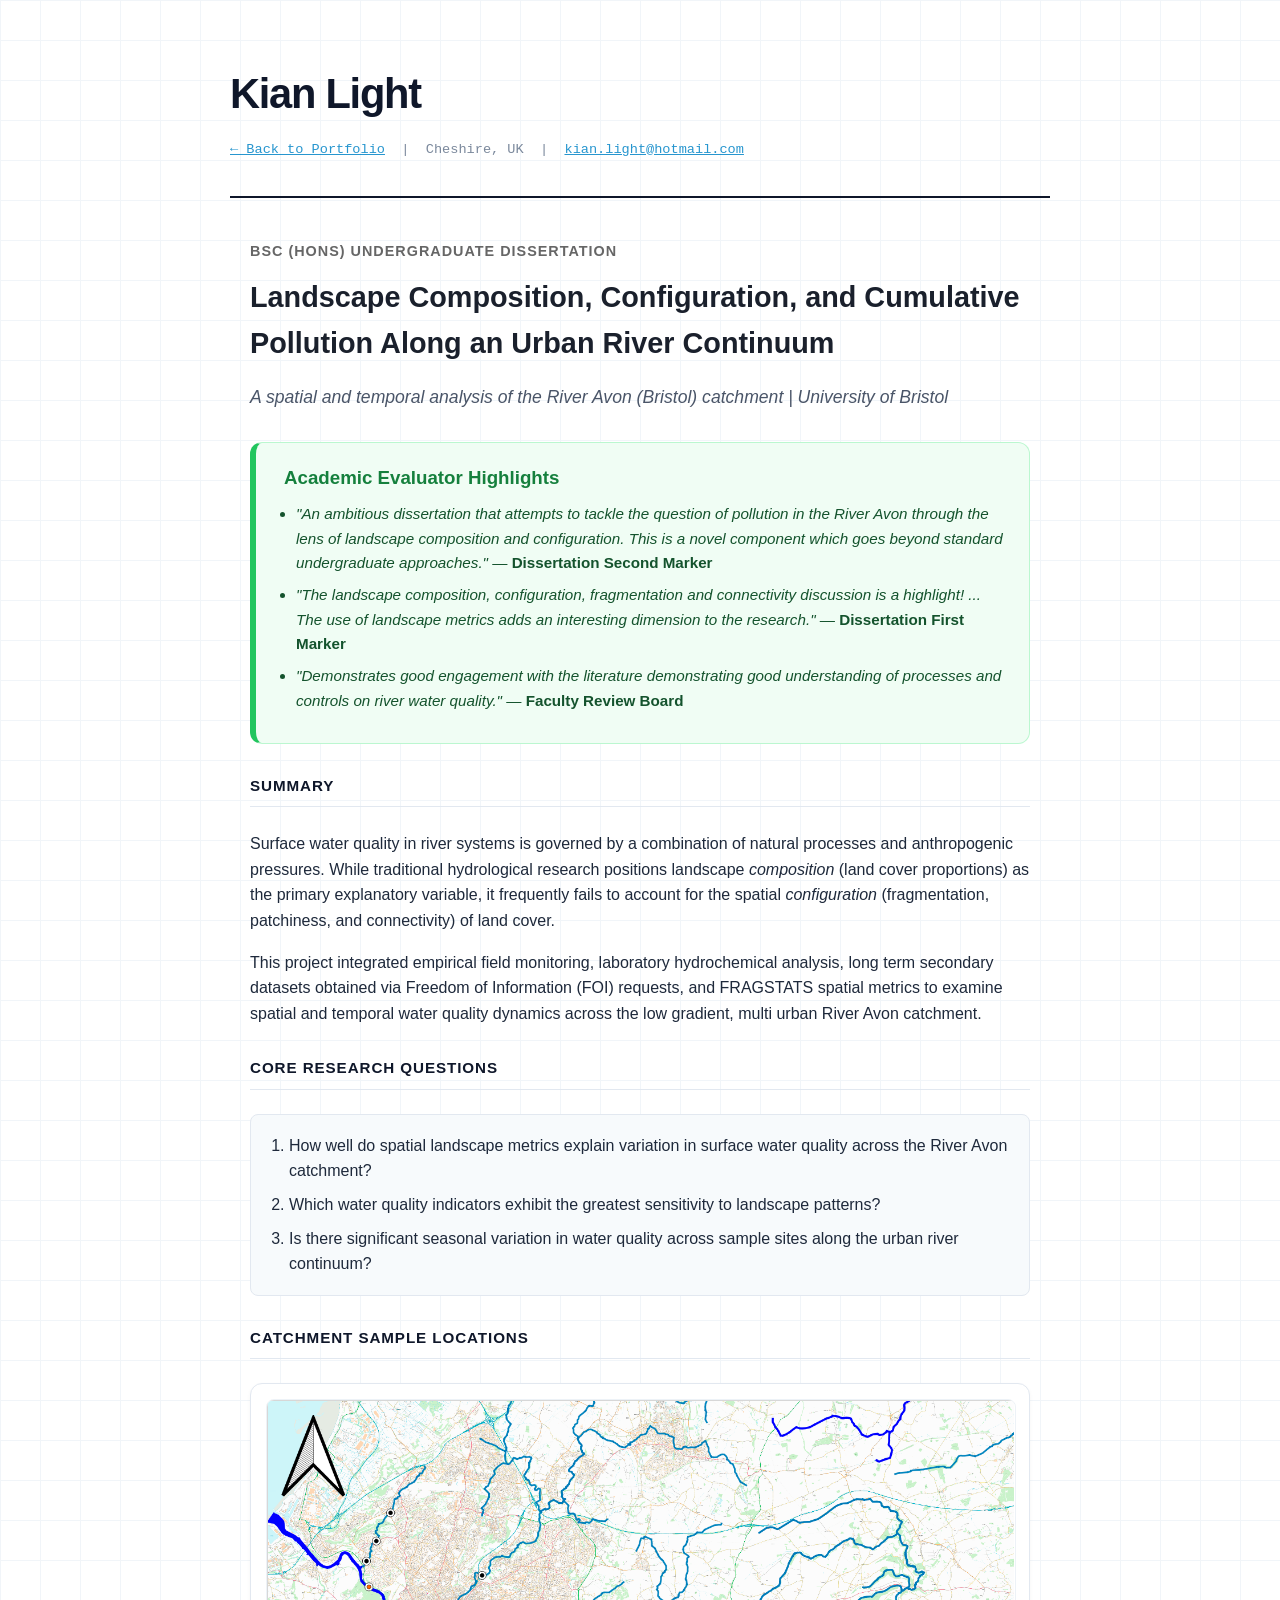
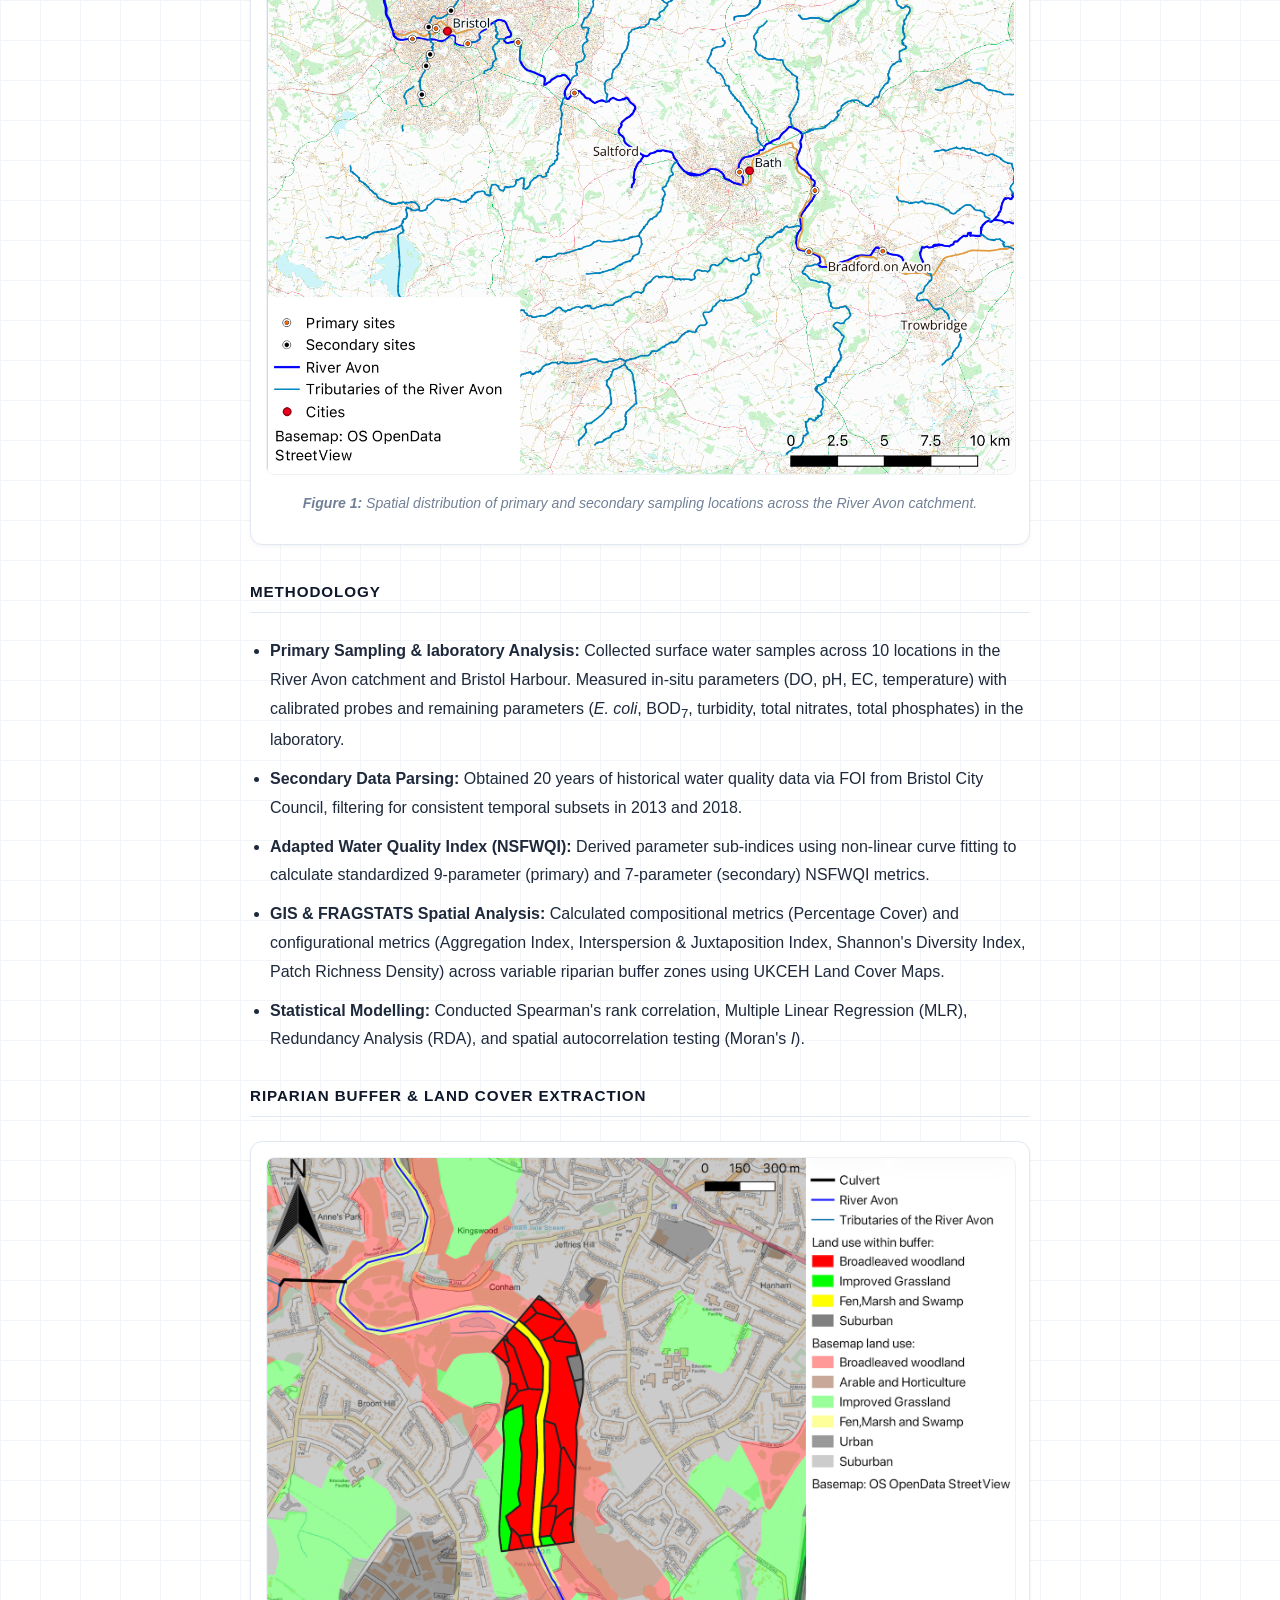
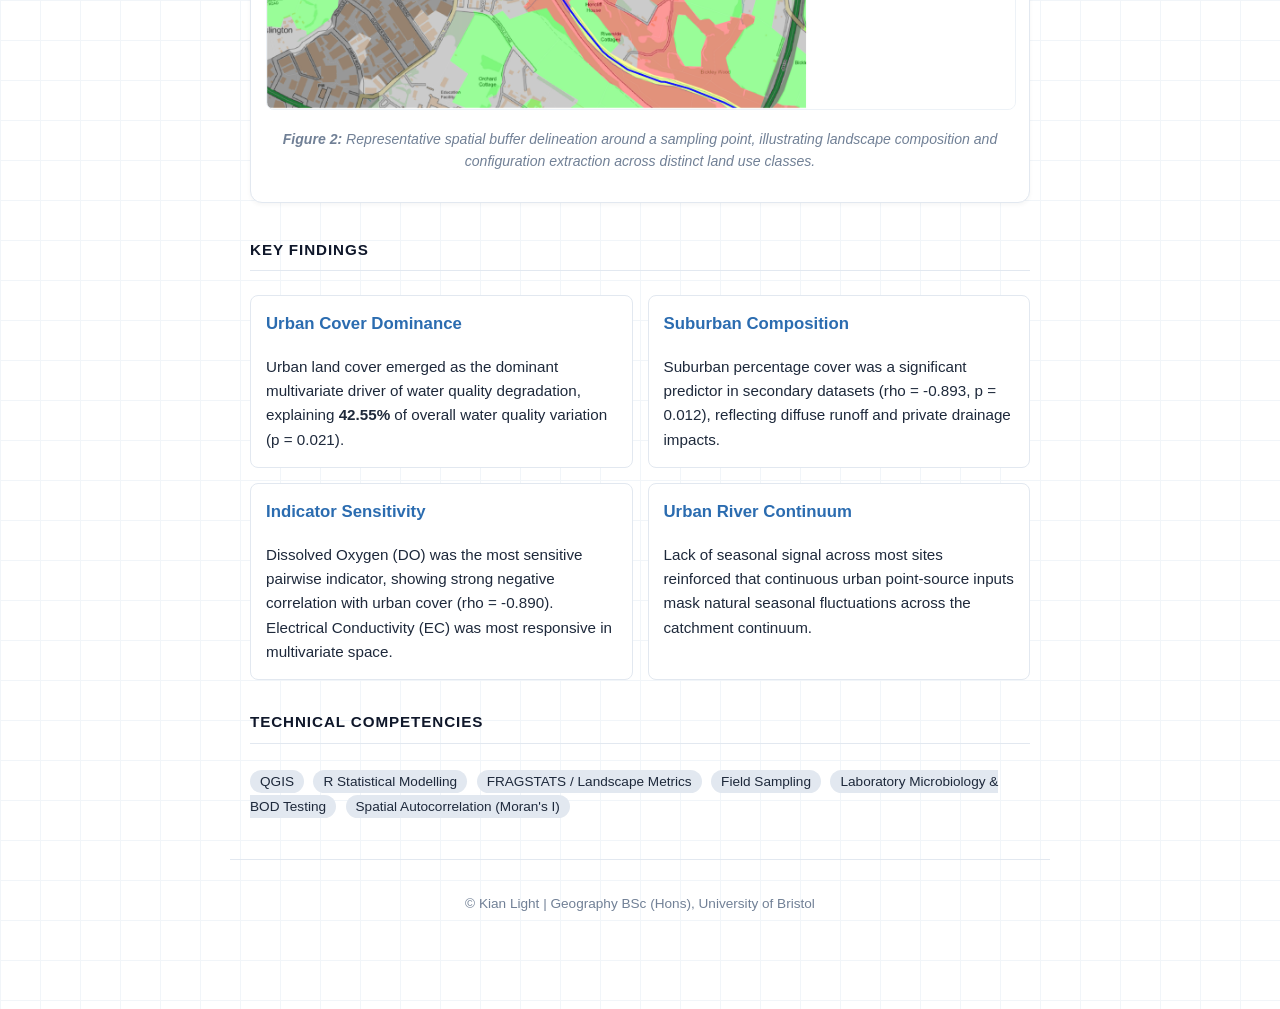
==== commit 6889a45a: "Update avon.html" ====
--- a/avon.html
+++ b/avon.html
@@ -97,19 +97,19 @@
         </section>
 
         <section style="margin-bottom: 30px;">
-            <h2>Key Findings & Insights</h2>
+            <h2>Key Findings</h2>
             <div style="display: grid; grid-template-columns: repeat(auto-fit, minmax(260px, 1fr)); gap: 15px; margin-top: 15px;">
                 <div style="border: 1px solid #e2e8f0; padding: 15px; border-radius: 8px; background: #fff;">
                     <h3 style="margin-top: 0; font-size: 1.05rem; color: #2b6cb0;">Urban Cover Dominance</h3>
-                    <p style="font-size: 0.95rem; margin-bottom: 0;">Urban land cover emerged as the dominant multivariate driver of water quality degradation, explaining <strong>42.55%</strong> of overall water quality variation ($p = 0.021$).</p>
+                    <p style="font-size: 0.95rem; margin-bottom: 0;">Urban land cover emerged as the dominant multivariate driver of water quality degradation, explaining <strong>42.55%</strong> of overall water quality variation (p = 0.021).</p>
                 </div>
                 <div style="border: 1px solid #e2e8f0; padding: 15px; border-radius: 8px; background: #fff;">
                     <h3 style="margin-top: 0; font-size: 1.05rem; color: #2b6cb0;">Suburban Composition</h3>
-                    <p style="font-size: 0.95rem; margin-bottom: 0;">Suburban percentage cover was a significant predictor in secondary datasets ($\rho = -0.893$, $p = 0.012$), reflecting diffuse runoff and private drainage impacts.</p>
+                    <p style="font-size: 0.95rem; margin-bottom: 0;">Suburban percentage cover was a significant predictor in secondary datasets (rho = -0.893, p = 0.012), reflecting diffuse runoff and private drainage impacts.</p>
                 </div>
                 <div style="border: 1px solid #e2e8f0; padding: 15px; border-radius: 8px; background: #fff;">
                     <h3 style="margin-top: 0; font-size: 1.05rem; color: #2b6cb0;">Indicator Sensitivity</h3>
-                    <p style="font-size: 0.95rem; margin-bottom: 0;">Dissolved Oxygen (DO) was the most sensitive pairwise indicator, showing strong negative correlation with urban cover ($\rho = -0.890$). Electrical Conductivity (EC) was most responsive in multivariate space.</p>
+                    <p style="font-size: 0.95rem; margin-bottom: 0;">Dissolved Oxygen (DO) was the most sensitive pairwise indicator, showing strong negative correlation with urban cover (rho = -0.890). Electrical Conductivity (EC) was most responsive in multivariate space.</p>
                 </div>
                 <div style="border: 1px solid #e2e8f0; padding: 15px; border-radius: 8px; background: #fff;">
                     <h3 style="margin-top: 0; font-size: 1.05rem; color: #2b6cb0;">Urban River Continuum</h3>
@@ -119,12 +119,12 @@
         </section>
 
         <section style="margin-bottom: 40px;">
-            <h2>Applied Technical Competencies</h2>
+            <h2>Technical Competencies</h2>
             <p>
                 <span style="background: #e2e8f0; padding: 4px 10px; border-radius: 15px; font-size: 0.85rem; font-weight: 500; margin-right: 5px;">QGIS</span>
-                <span style="background: #e2e8f0; padding: 4px 10px; border-radius: 15px; font-size: 0.85rem; font-weight: 500; margin-right: 5px;">R Statistical Computing</span>
+                <span style="background: #e2e8f0; padding: 4px 10px; border-radius: 15px; font-size: 0.85rem; font-weight: 500; margin-right: 5px;">R Statistical Modelling</span>
                 <span style="background: #e2e8f0; padding: 4px 10px; border-radius: 15px; font-size: 0.85rem; font-weight: 500; margin-right: 5px;">FRAGSTATS / Landscape Metrics</span>
-                <span style="background: #e2e8f0; padding: 4px 10px; border-radius: 15px; font-size: 0.85rem; font-weight: 500; margin-right: 5px;">Hydrochemical Field Sampling</span>
+                <span style="background: #e2e8f0; padding: 4px 10px; border-radius: 15px; font-size: 0.85rem; font-weight: 500; margin-right: 5px;">Field Sampling</span>
                 <span style="background: #e2e8f0; padding: 4px 10px; border-radius: 15px; font-size: 0.85rem; font-weight: 500; margin-right: 5px;">Laboratory Microbiology & BOD Testing</span>
                 <span style="background: #e2e8f0; padding: 4px 10px; border-radius: 15px; font-size: 0.85rem; font-weight: 500; margin-right: 5px;">Spatial Autocorrelation (Moran's I)</span>
             </p>
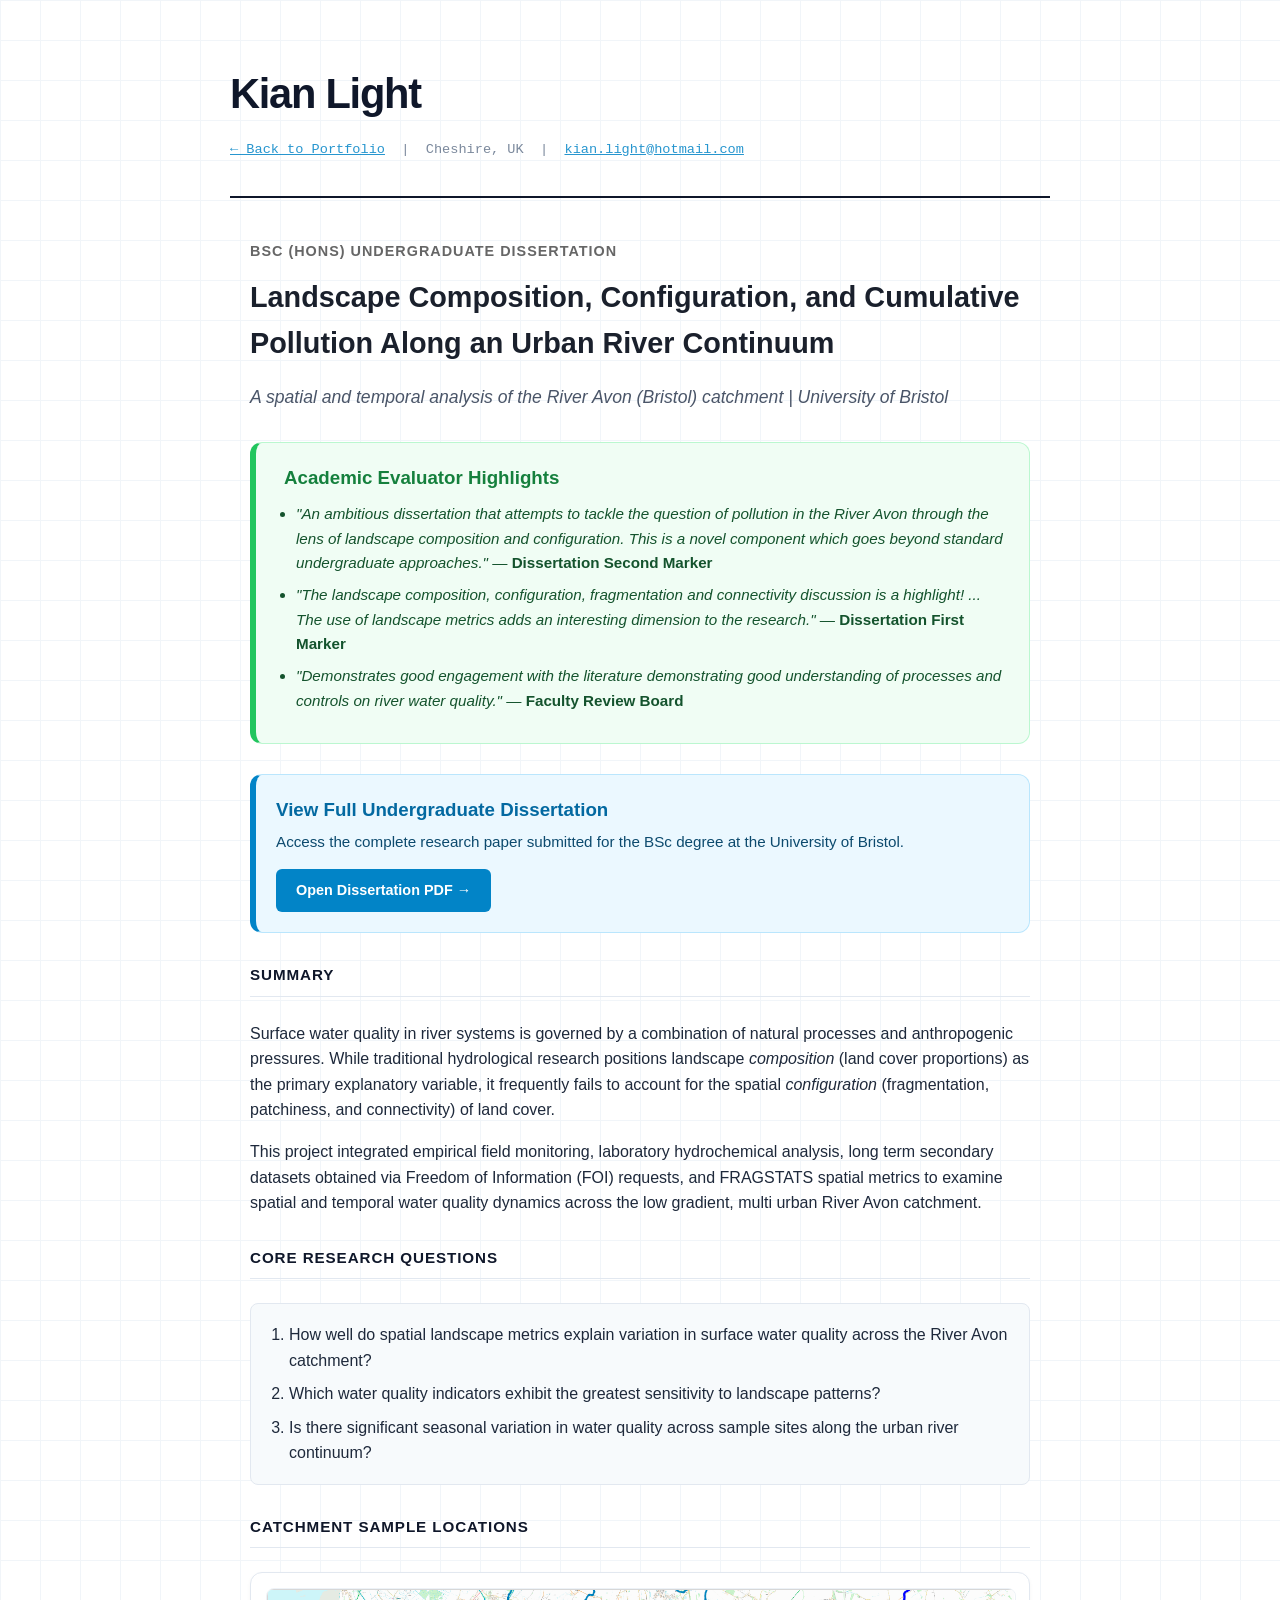
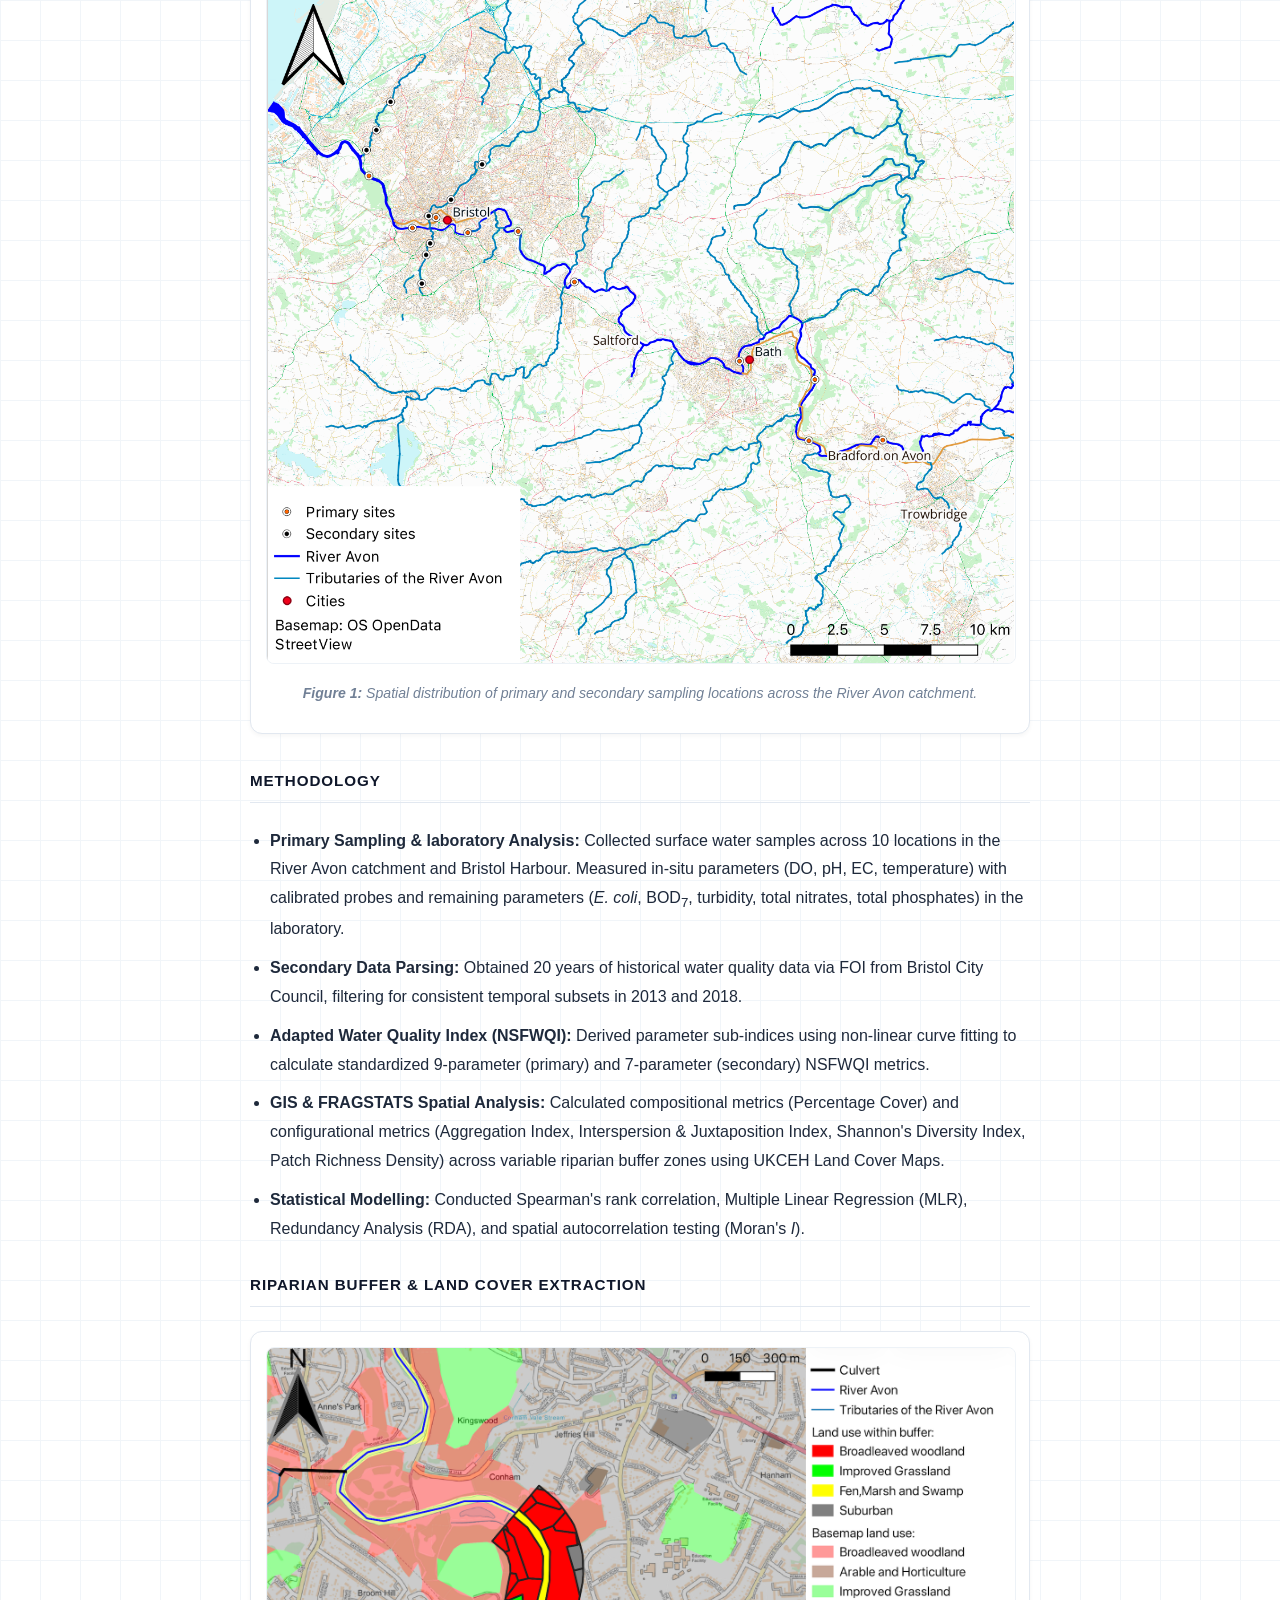
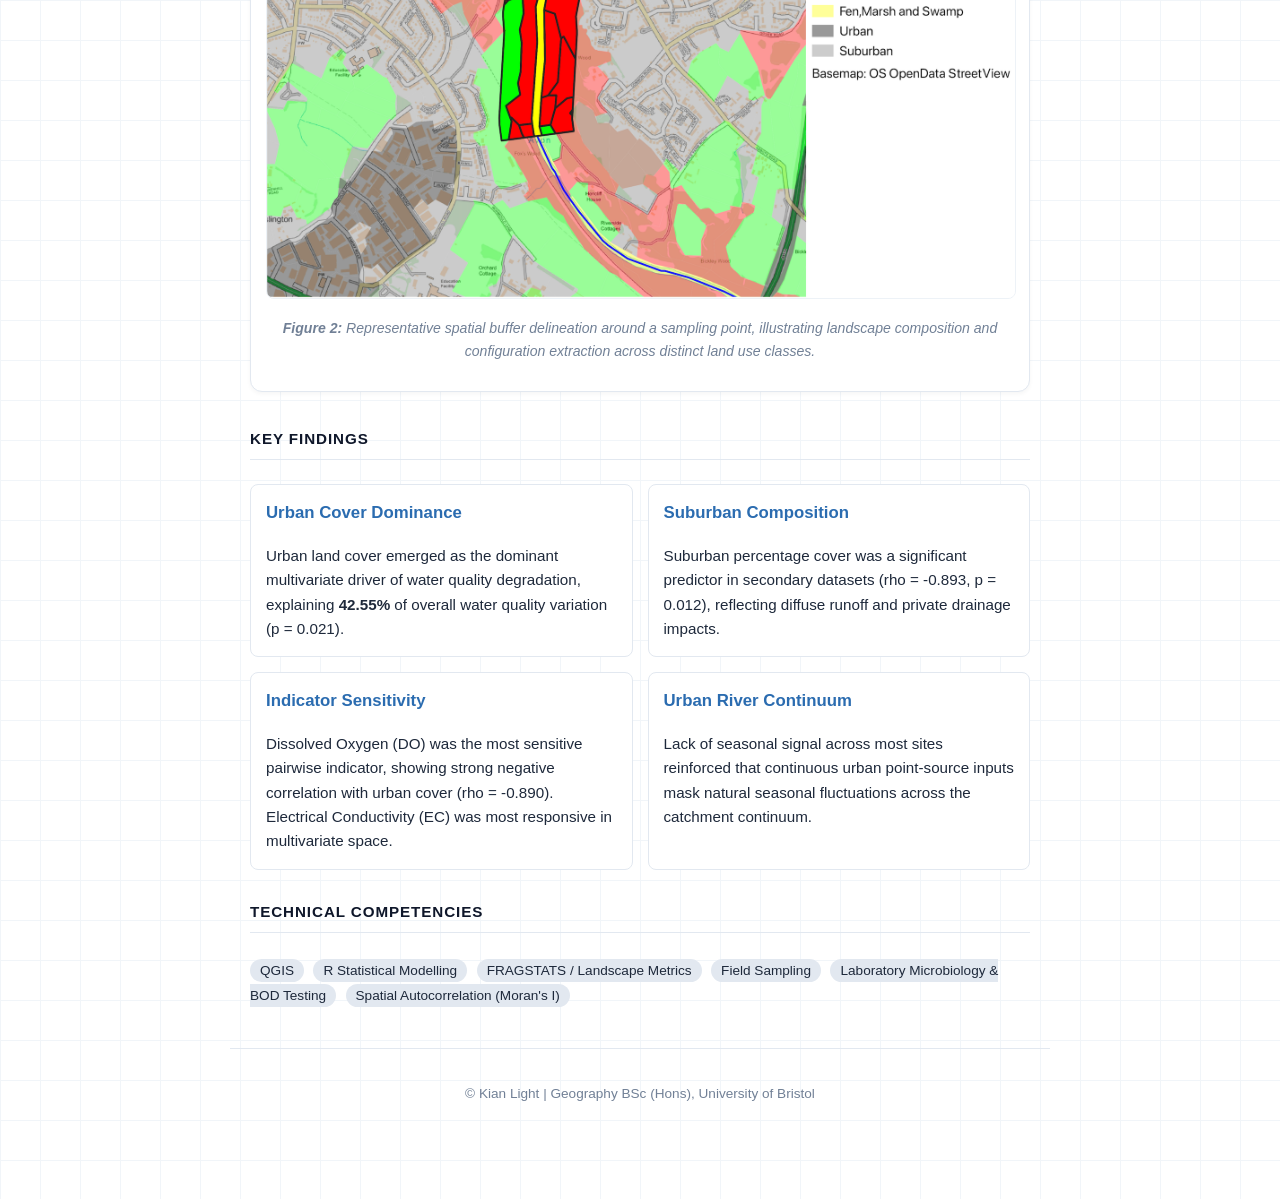
==== commit d53afe93: "Update avon.html" ====
--- a/avon.html
+++ b/avon.html
@@ -42,6 +42,16 @@
                     <em>"Demonstrates good engagement with the literature demonstrating good understanding of processes and controls on river water quality."</em> — <strong>Faculty Review Board</strong>
                 </li>
             </ul>
+        </section>
+
+        <section style="background: #ebf8ff; border: 1px solid #bae6fd; border-left: 6px solid #0284c7; padding: 20px; border-radius: 12px; margin-bottom: 30px; display: flex; align-items: center; justify-content: space-between; flex-wrap: wrap; gap: 15px;">
+            <div>
+                <h3 style="margin: 0 0 5px 0; color: #0369a1;">View Full Undergraduate Dissertation</h3>
+                <p style="margin: 0; color: #0c4a6e; font-size: 0.95rem;">
+                    Access the complete research paper submitted for the BSc degree at the University of Bristol.
+                </p>
+            </div>
+            <a href="Kian_Light_Dissertation.pdf" target="_blank" style="background: #0284c7; color: white; padding: 10px 20px; text-decoration: none; border-radius: 6px; font-weight: bold; font-size: 0.9rem; white-space: nowrap;">Open Dissertation PDF →</a>
         </section>
 
         <section style="margin-bottom: 30px;">
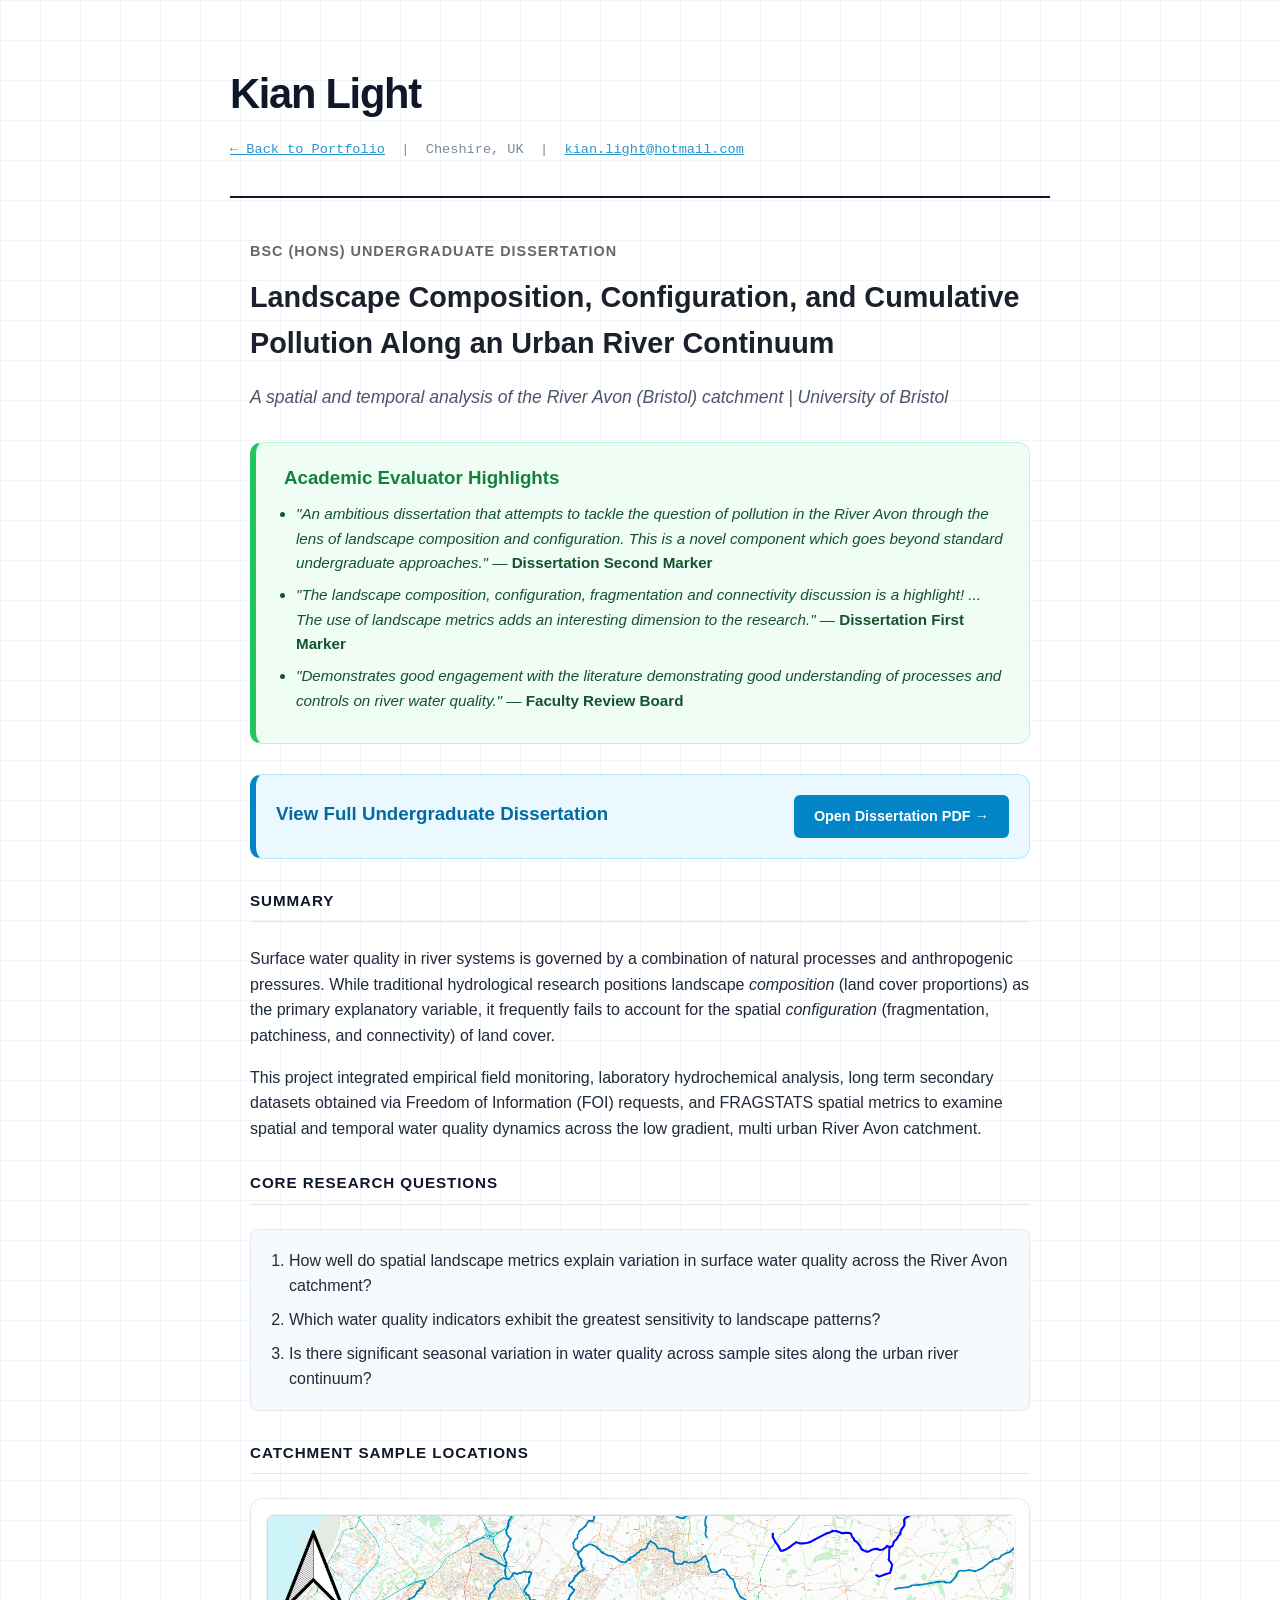
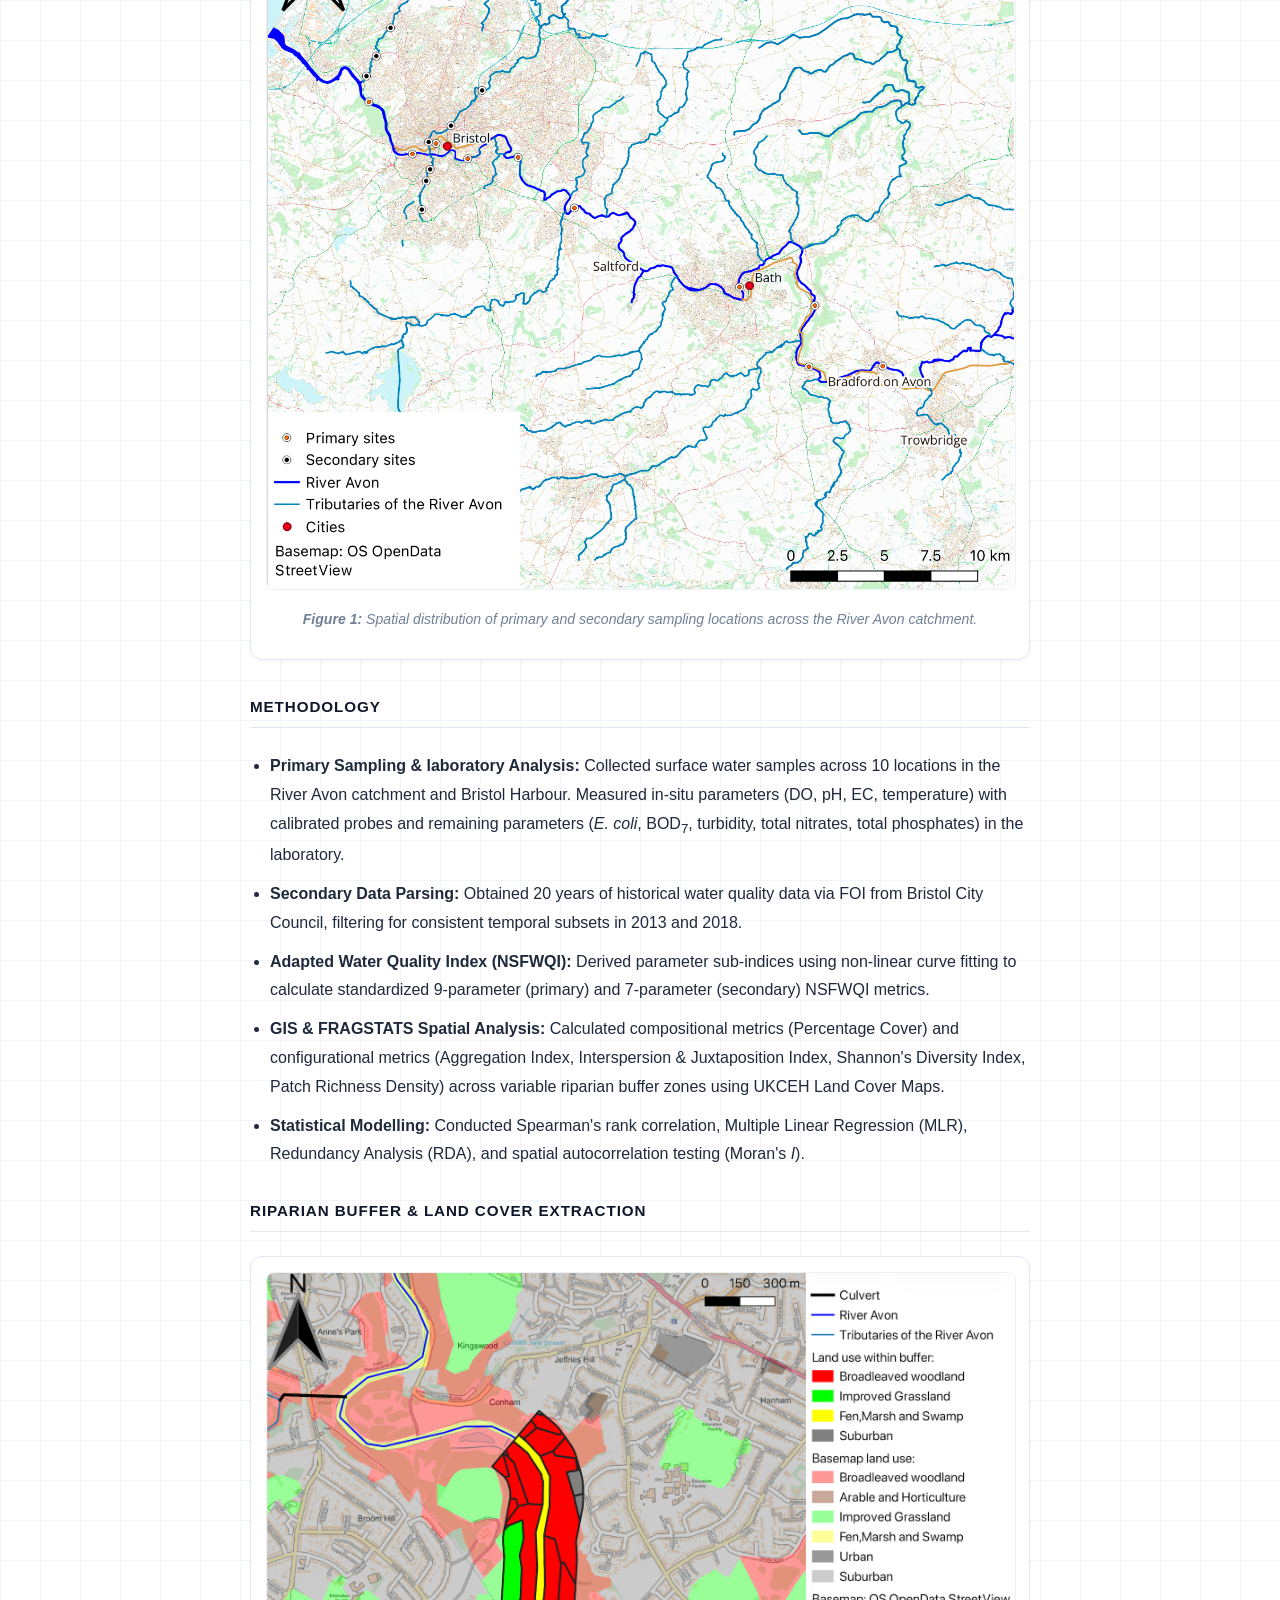
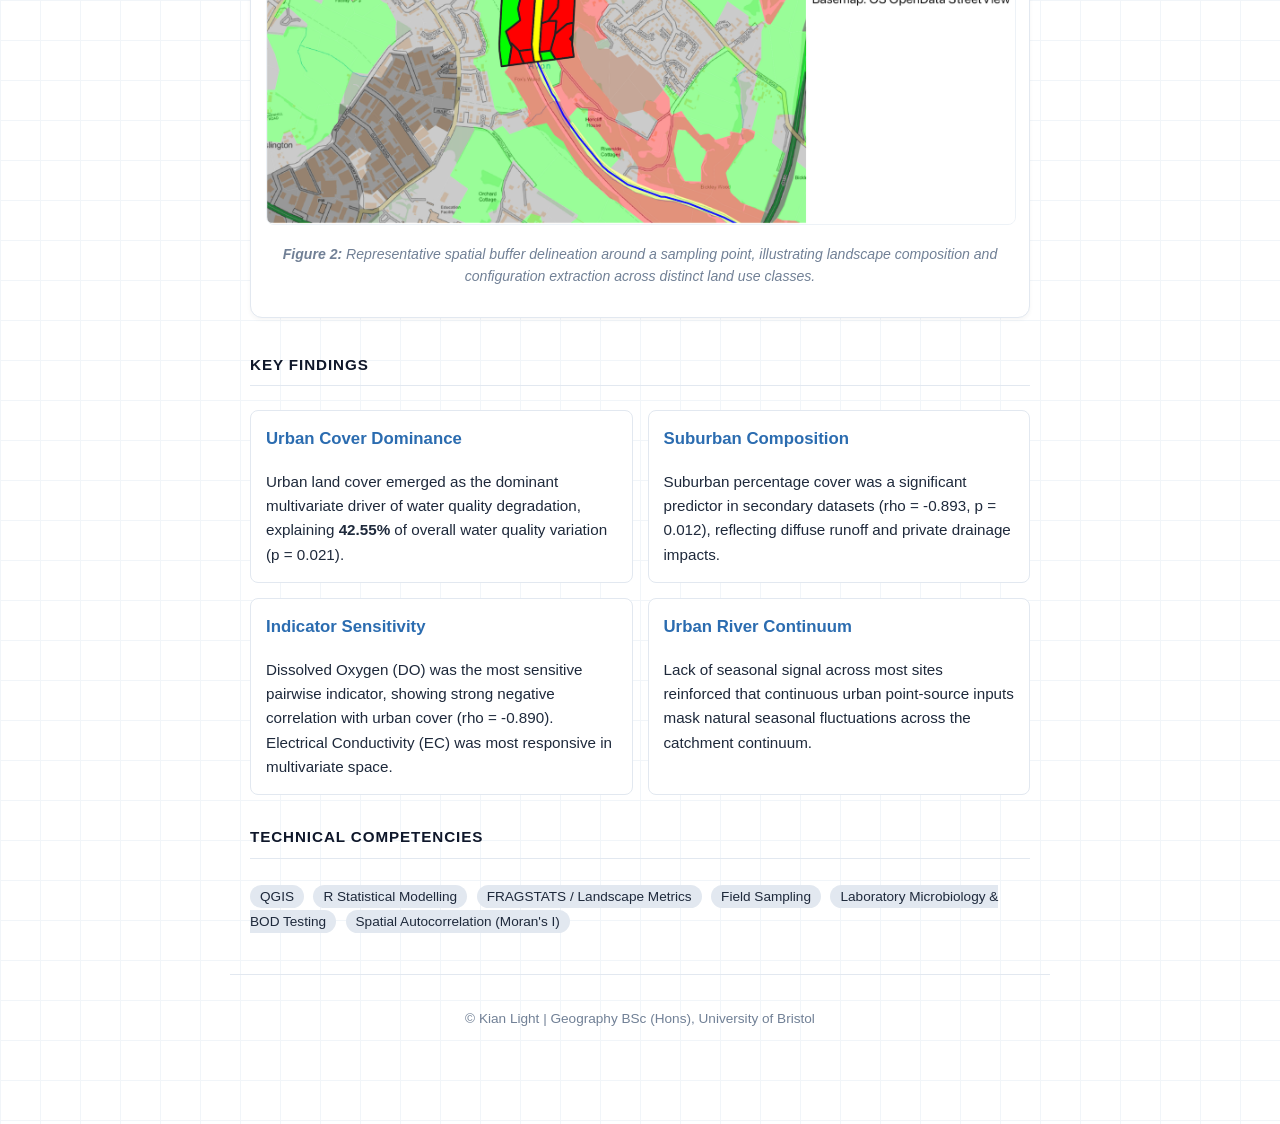
==== commit 14407e8f: "Remove description paragraph from dissertation section Removed the paragraph describing the undergra" ====
--- a/avon.html
+++ b/avon.html
@@ -47,9 +47,7 @@
         <section style="background: #ebf8ff; border: 1px solid #bae6fd; border-left: 6px solid #0284c7; padding: 20px; border-radius: 12px; margin-bottom: 30px; display: flex; align-items: center; justify-content: space-between; flex-wrap: wrap; gap: 15px;">
             <div>
                 <h3 style="margin: 0 0 5px 0; color: #0369a1;">View Full Undergraduate Dissertation</h3>
-                <p style="margin: 0; color: #0c4a6e; font-size: 0.95rem;">
-                    Access the complete research paper submitted for the BSc degree at the University of Bristol.
-                </p>
+              
             </div>
             <a href="Kian_Light_Dissertation.pdf" target="_blank" style="background: #0284c7; color: white; padding: 10px 20px; text-decoration: none; border-radius: 6px; font-weight: bold; font-size: 0.9rem; white-space: nowrap;">Open Dissertation PDF →</a>
         </section>
